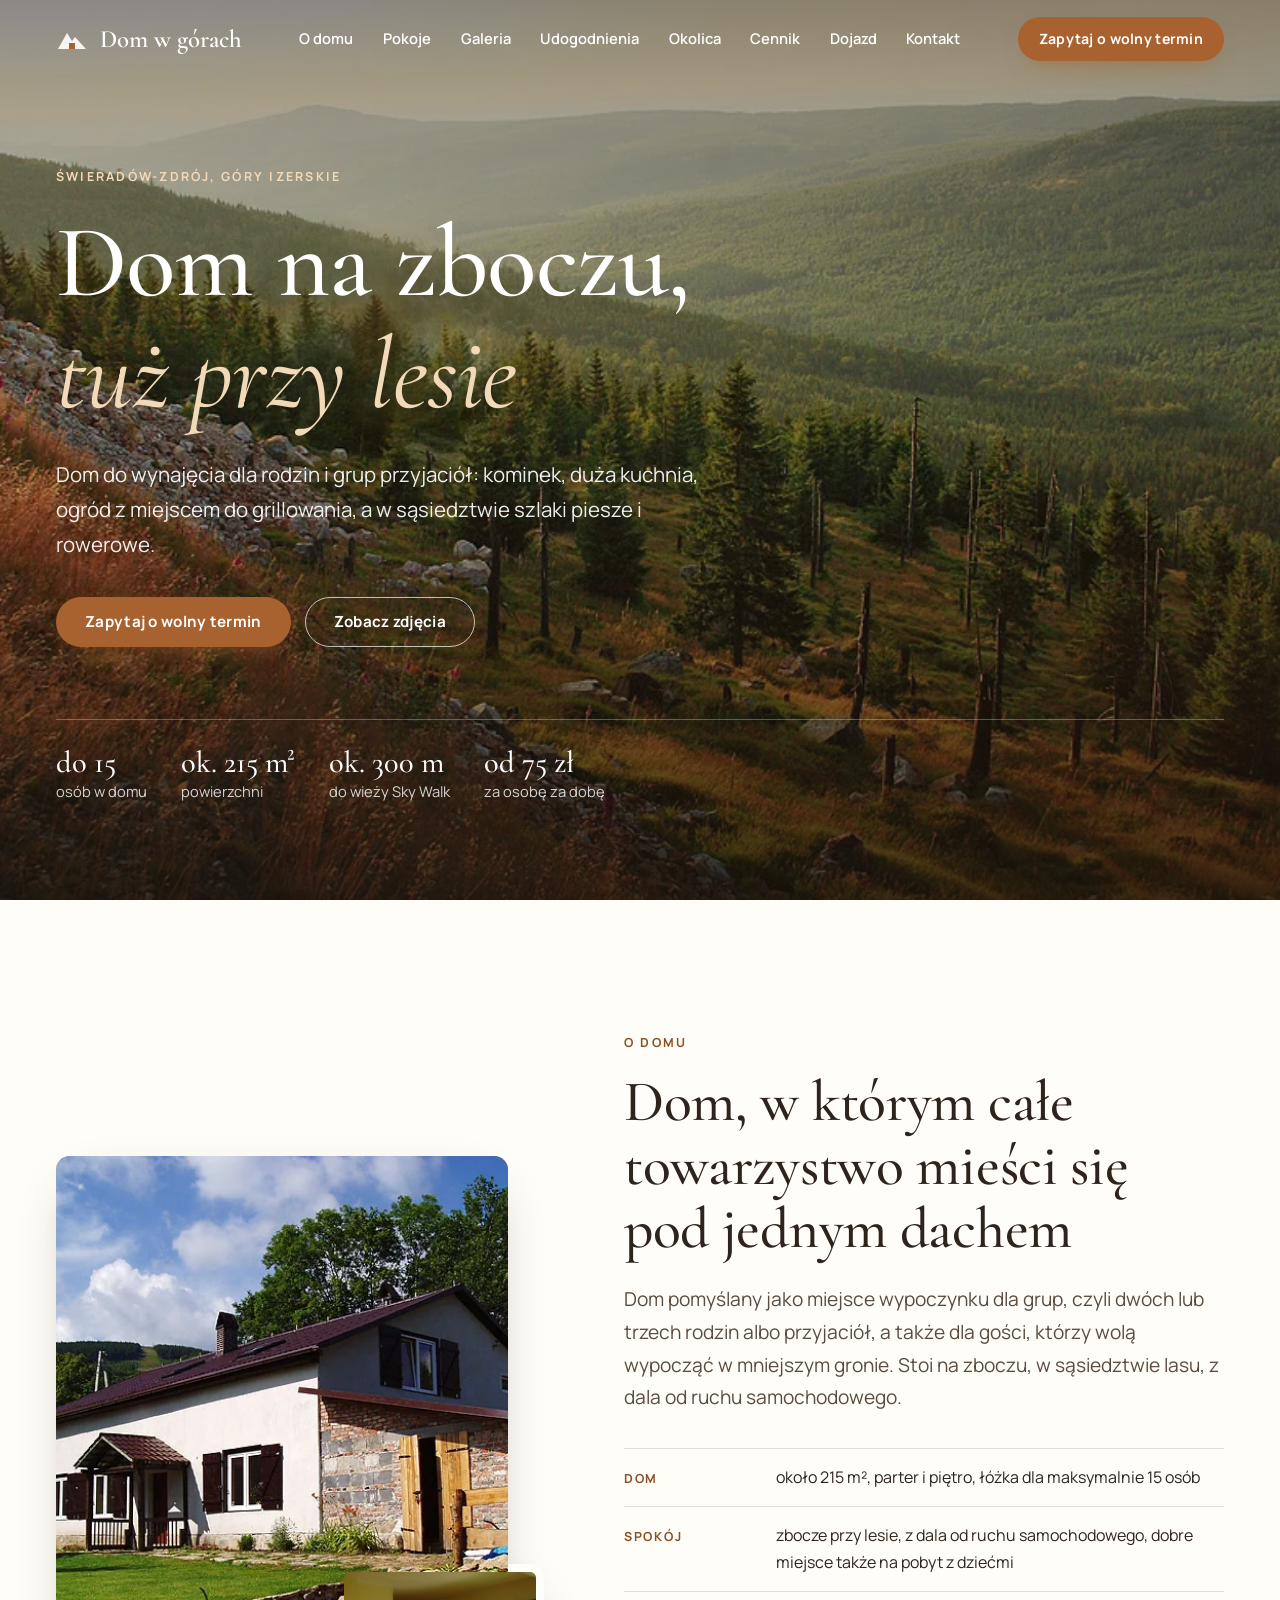
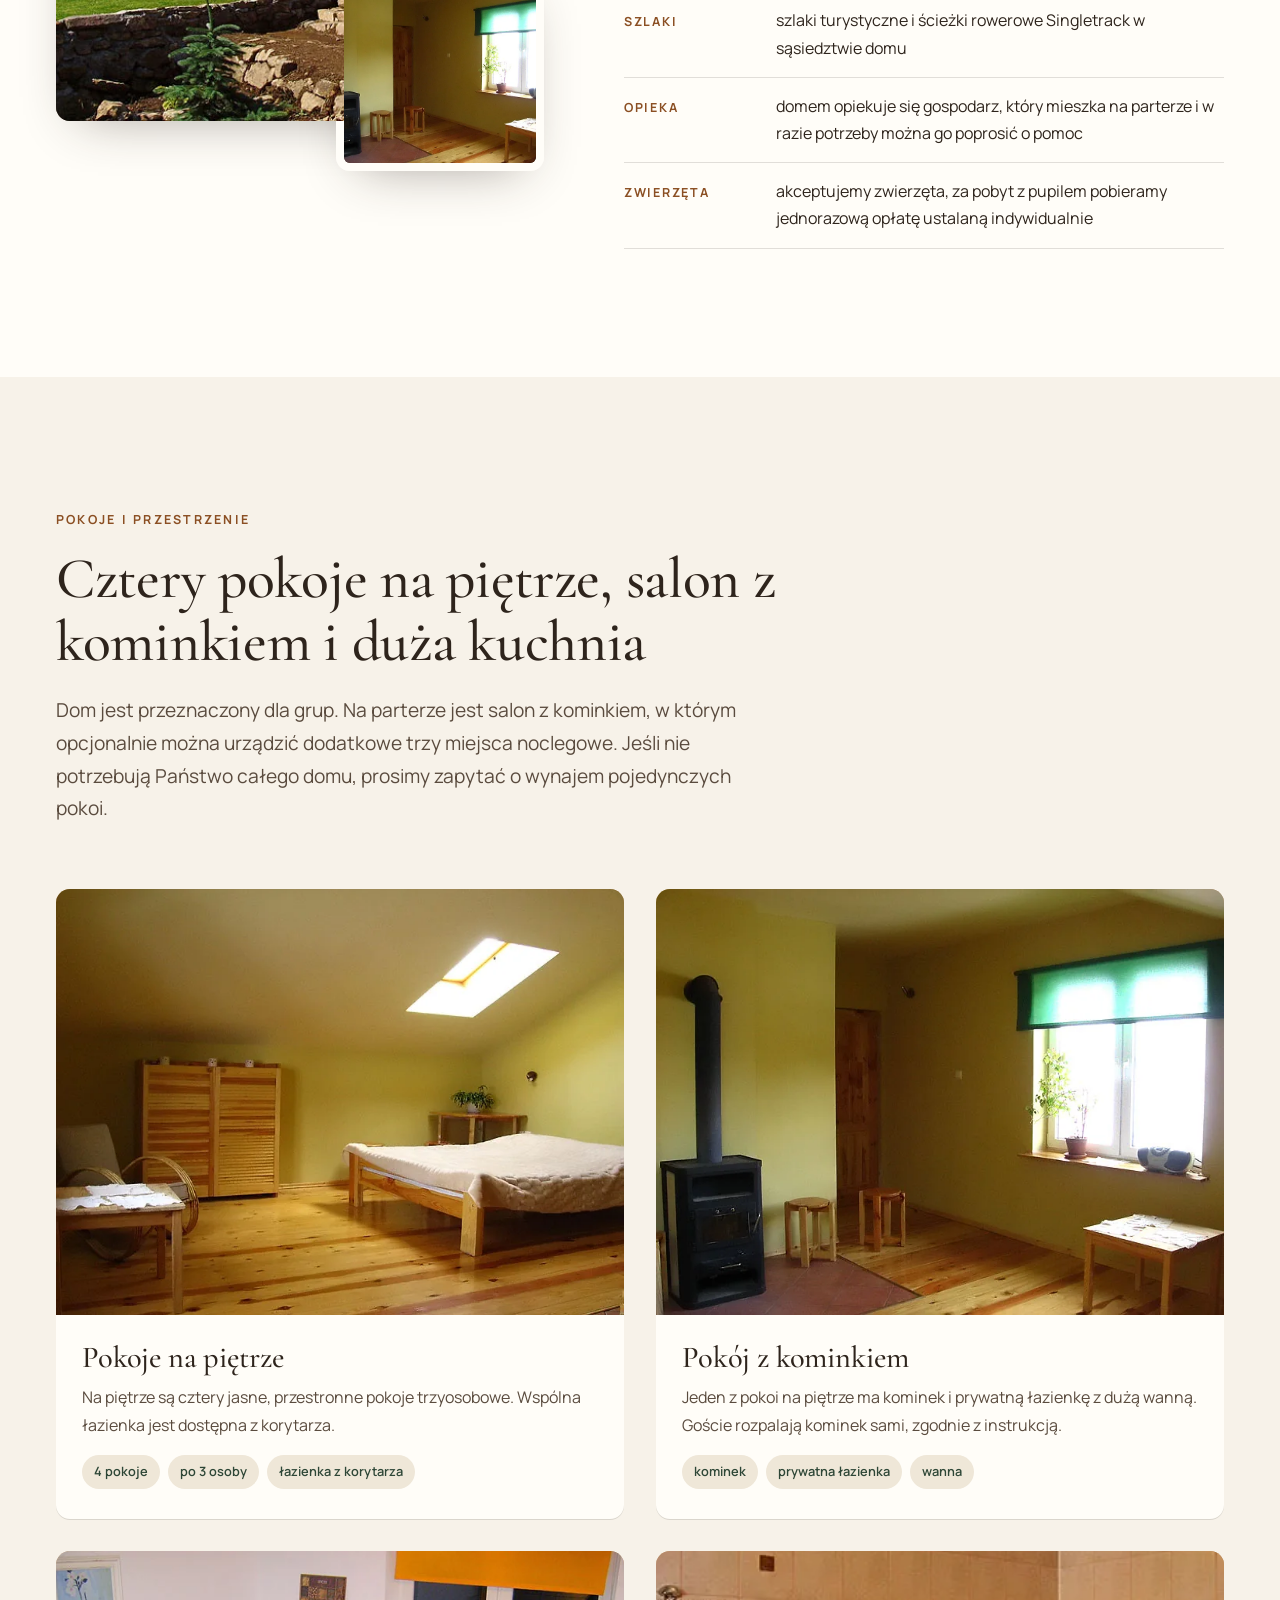
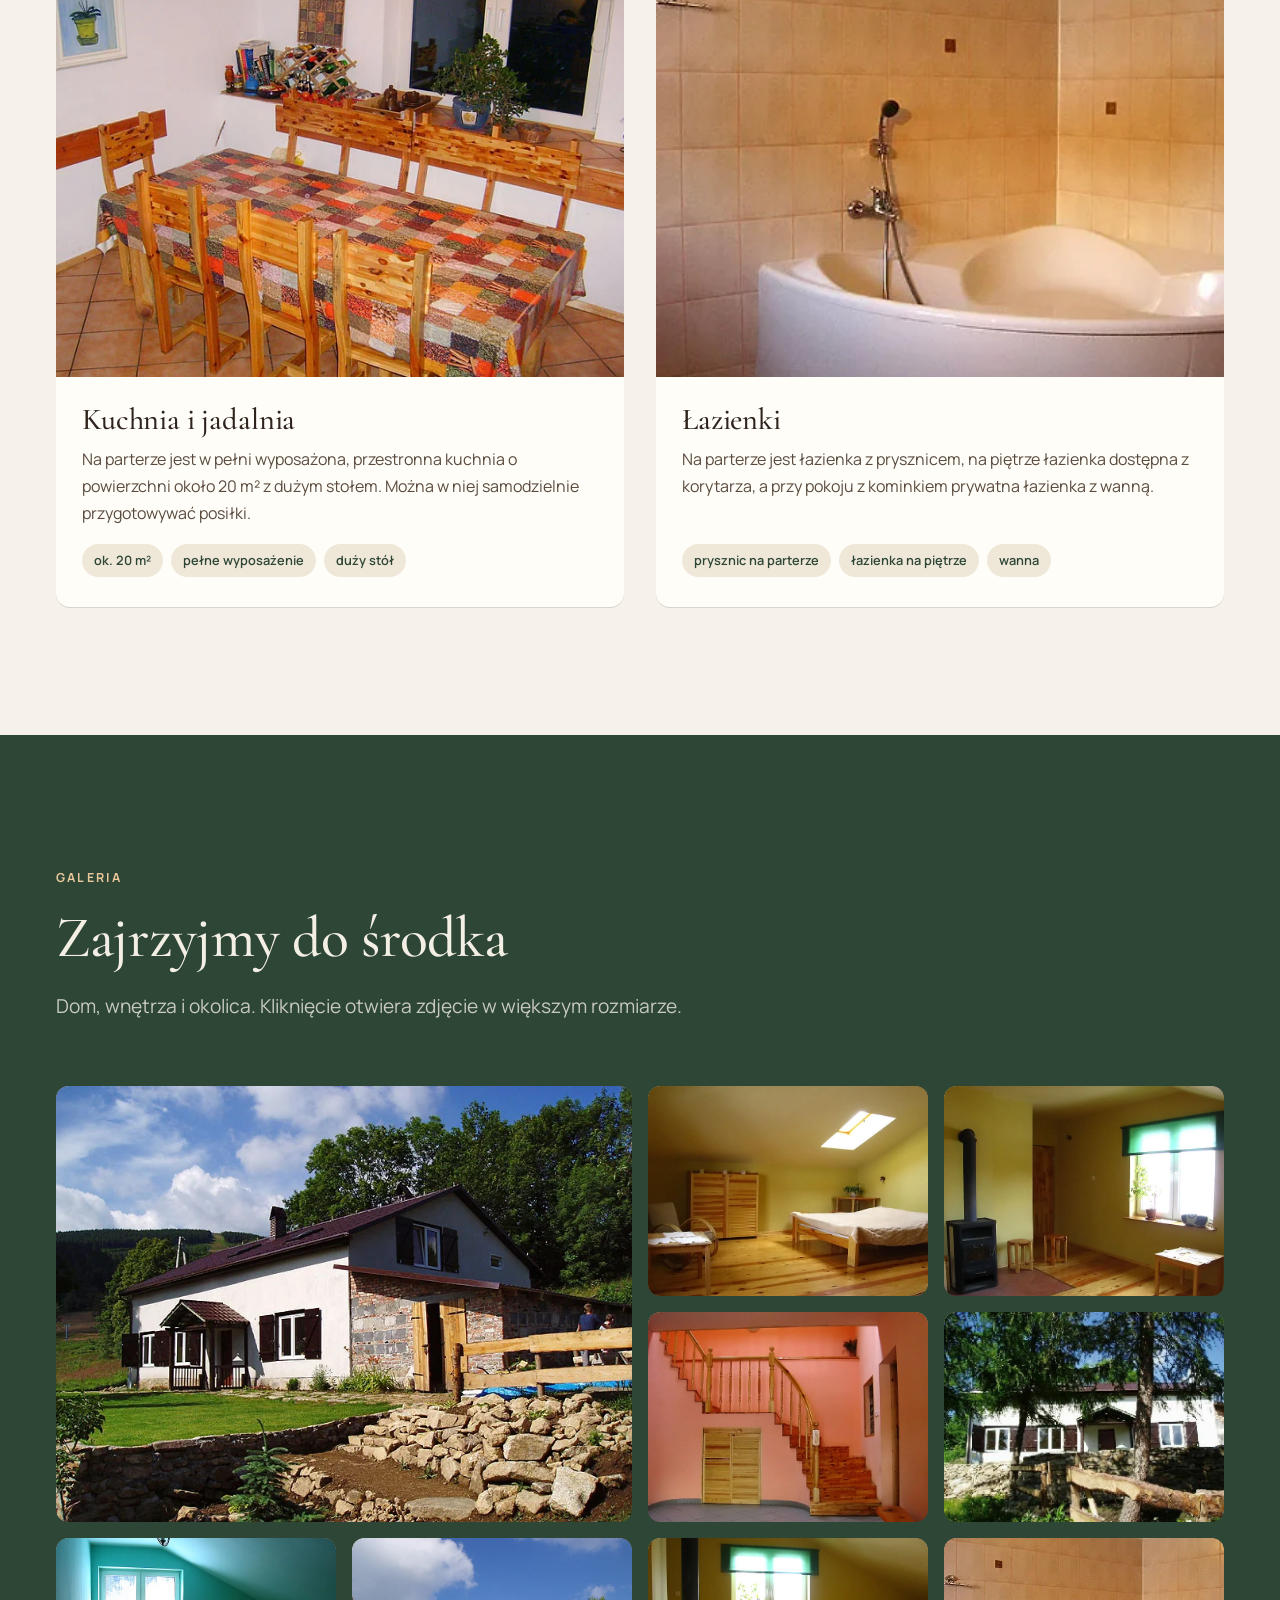
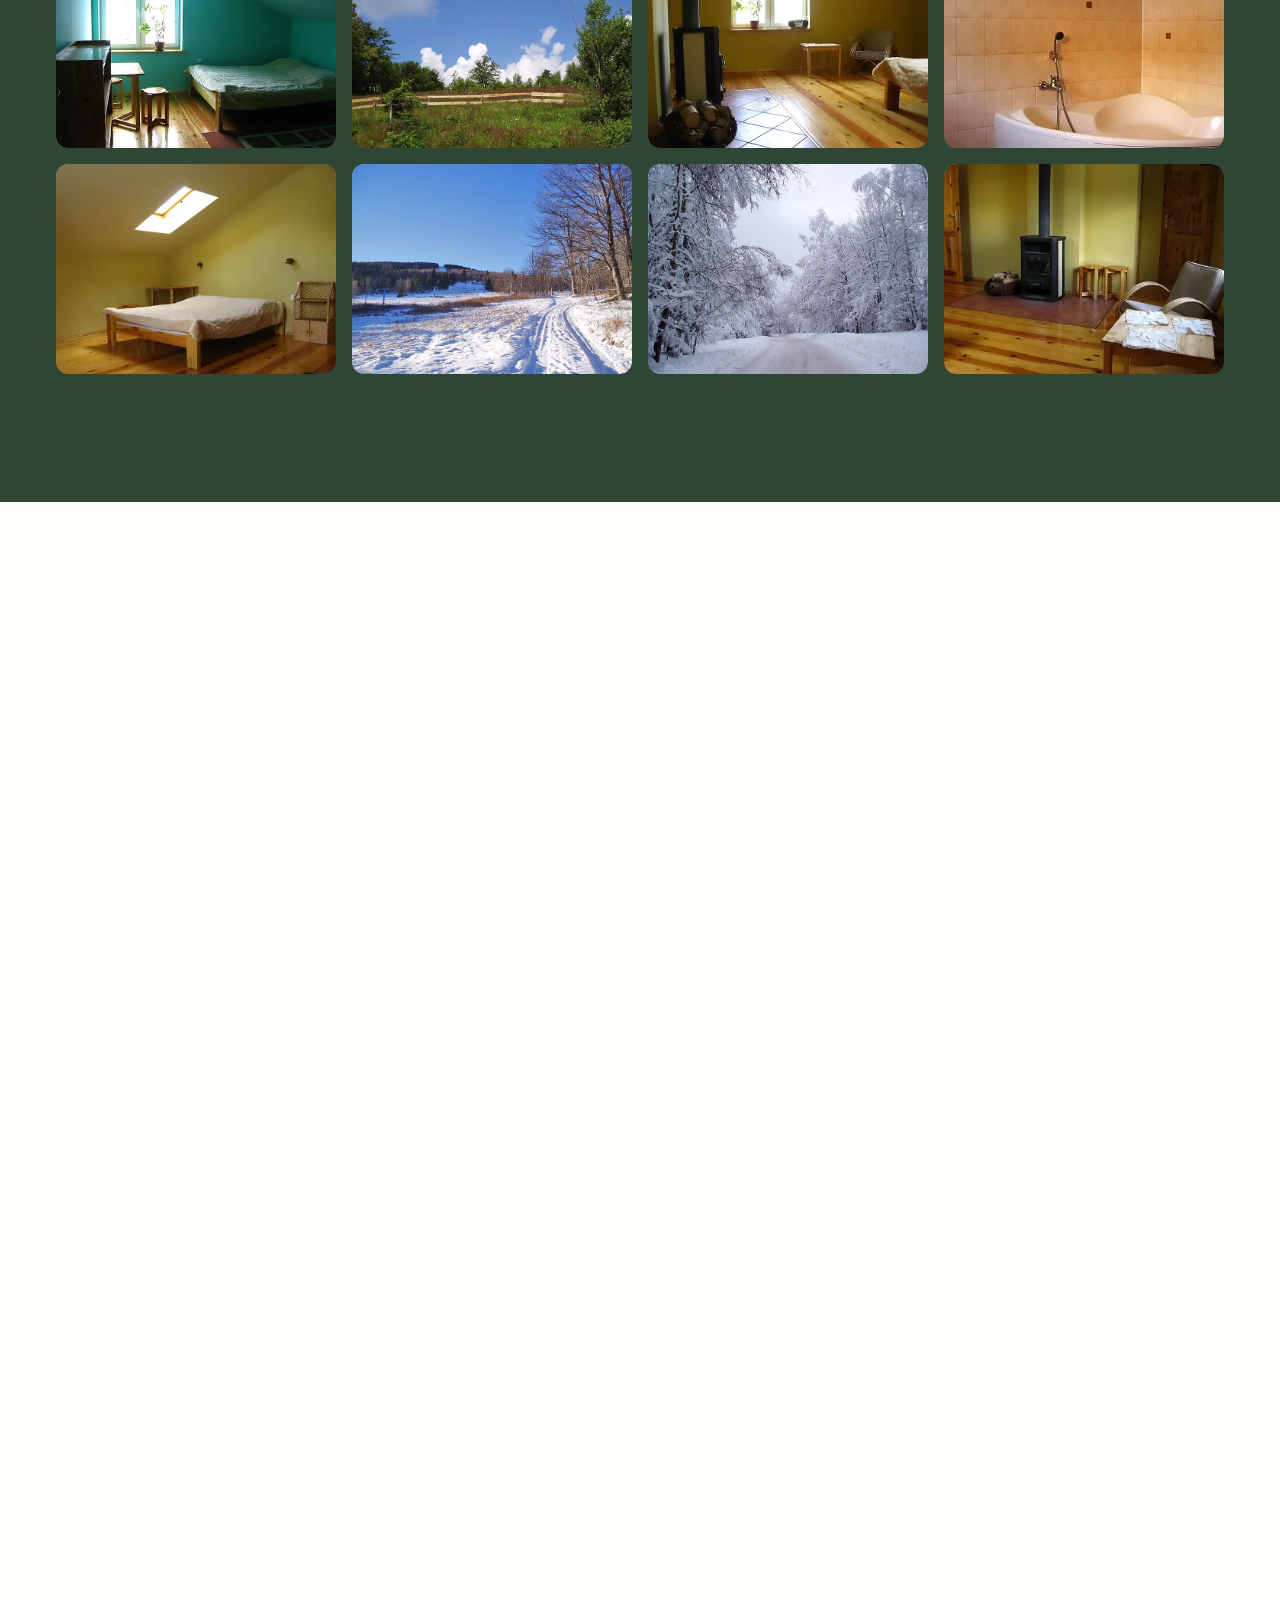
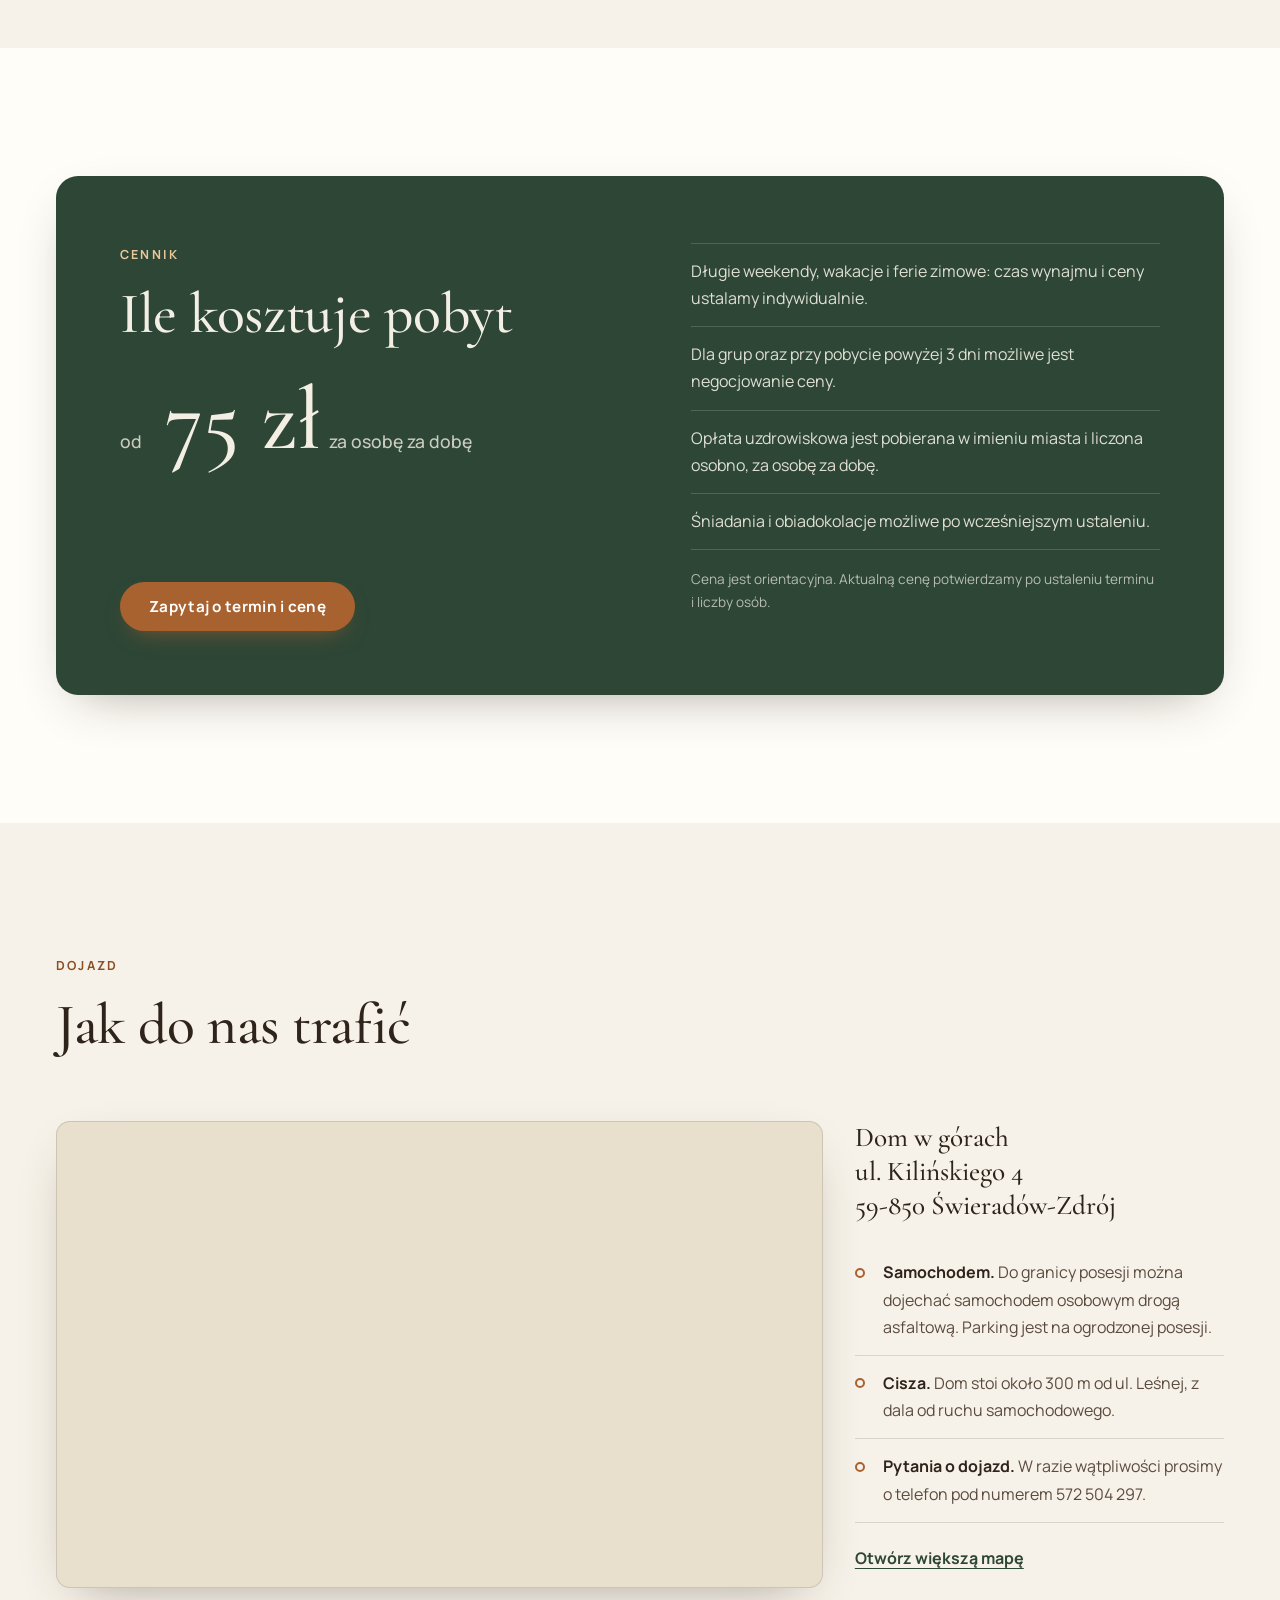
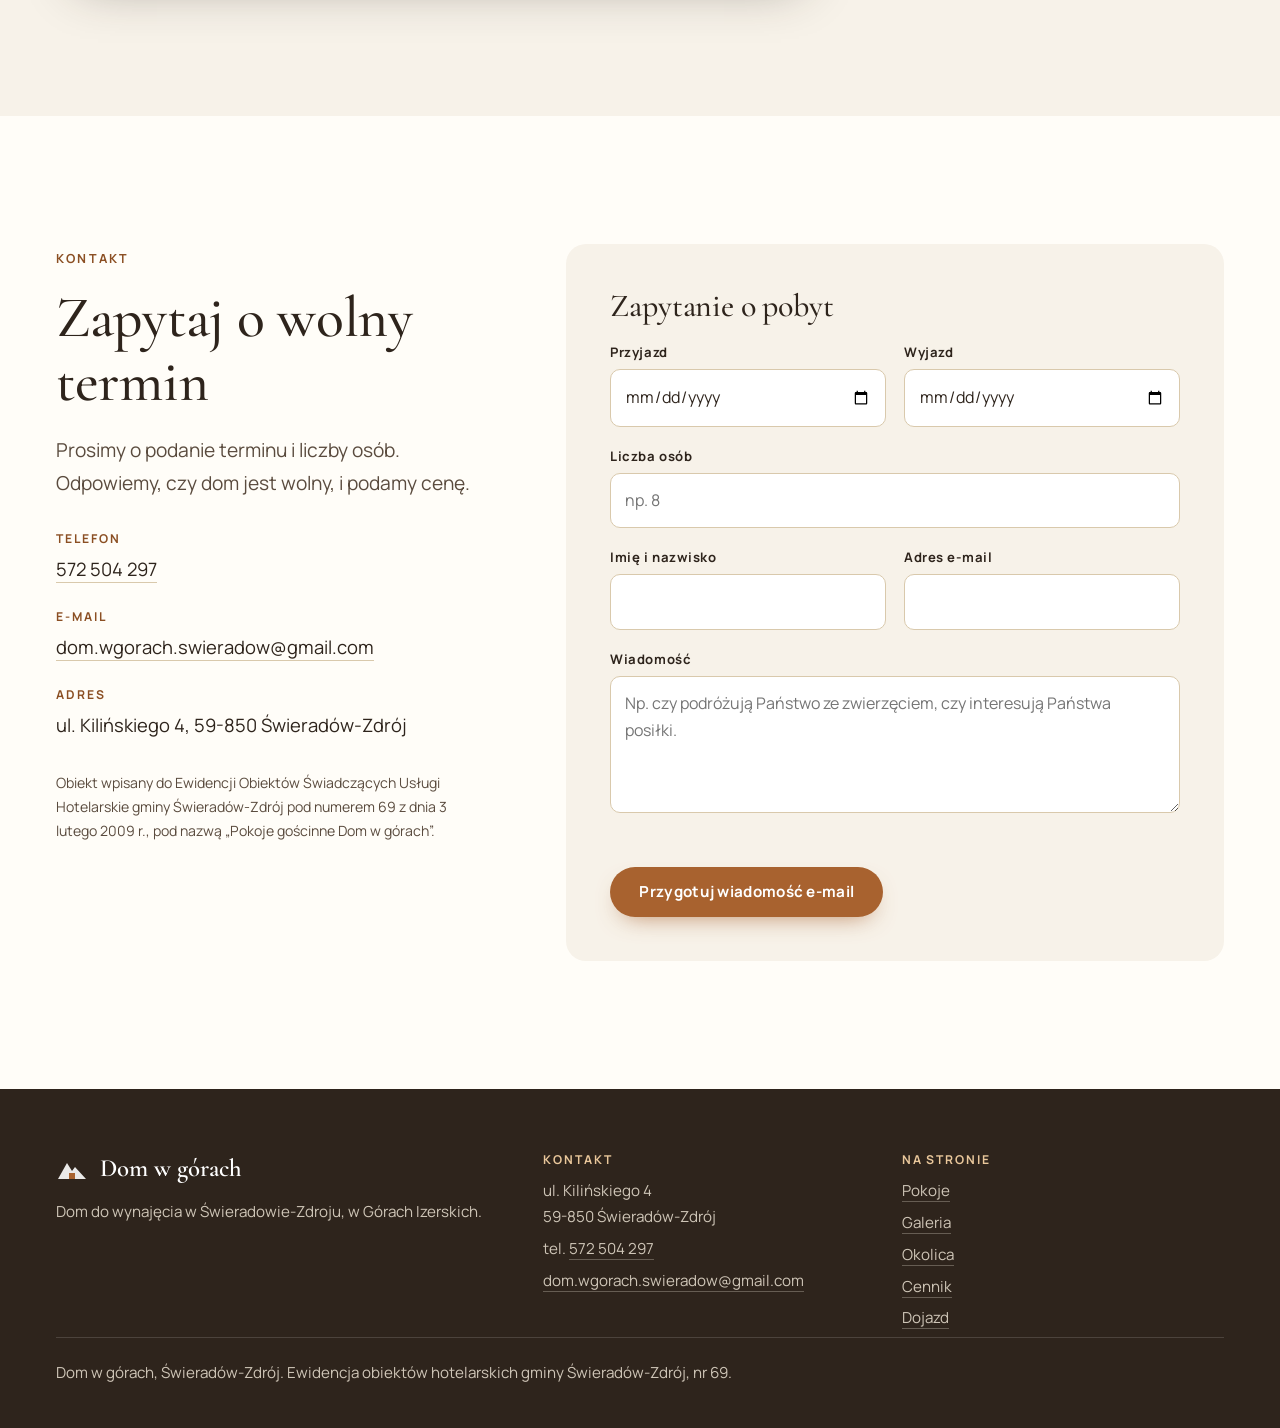
==== index.html @ 65dd0199 "Homepage concept dom-w-gorach" ====
<!doctype html>
<html lang="pl">
<head>
<meta charset="utf-8">
<meta name="viewport" content="width=device-width, initial-scale=1">
<title>Dom w górach, Świeradów-Zdrój | Dom do wynajęcia w Górach Izerskich</title>
<meta name="robots" content="noindex">
<meta name="description" content="Dom w górach w Świeradowie-Zdroju: dom na zboczu, tuż przy lesie i szlakach Gór Izerskich. Do 15 osób, kominek, ogród z miejscem na grilla, parking. Zapytaj o wolny termin.">
<meta name="theme-color" content="#2d4636">
<link rel="icon" href="favicon.svg" type="image/svg+xml">
<meta property="og:type" content="website">
<meta property="og:locale" content="pl_PL">
<meta property="og:site_name" content="Dom w górach">
<meta property="og:title" content="Dom w górach, Świeradów-Zdrój">
<meta property="og:description" content="Dom na zboczu, tuż przy lesie i szlakach Gór Izerskich. Do 15 osób, kominek, ogród, parking.">
<meta property="og:image" content="https://vasylian.com/dom-w-gorach/img/widok-wzgorza.webp">
<meta property="og:image:alt" content="Zalesione zbocza górskie w ciepłym świetle">
<meta name="twitter:card" content="summary_large_image">
<link rel="preload" href="fonts/manrope-normal-latin-ext-6d36d5.woff2" as="font" type="font/woff2" crossorigin>
<link rel="stylesheet" href="style.css">
<script type="application/ld+json">
{
  "@context": "https://schema.org",
  "@type": "LodgingBusiness",
  "name": "Dom w górach",
  "alternateName": "Pokoje gościnne Dom w górach",
  "description": "Dom do wynajęcia w Świeradowie-Zdroju: około 215 m², do 15 osób, kominek, ogród z miejscem do grillowania, parking.",
  "telephone": "+48572504297",
  "email": "dom.wgorach.swieradow@gmail.com",
  "address": {
    "@type": "PostalAddress",
    "streetAddress": "ul. Kilińskiego 4",
    "postalCode": "59-850",
    "addressLocality": "Świeradów-Zdrój",
    "addressRegion": "dolnośląskie",
    "addressCountry": "PL"
  },
  "geo": { "@type": "GeoCoordinates", "latitude": 50.89970, "longitude": 15.34099 },
  "petsAllowed": true,
  "amenityFeature": [
    { "@type": "LocationFeatureSpecification", "name": "Parking", "value": true },
    { "@type": "LocationFeatureSpecification", "name": "Kominek", "value": true },
    { "@type": "LocationFeatureSpecification", "name": "W pełni wyposażona kuchnia", "value": true },
    { "@type": "LocationFeatureSpecification", "name": "Ogród z miejscem do grillowania", "value": true }
  ]
}
</script>
</head>
<body>
<a class="skip" href="#tresc">Przejdź do treści</a>

<header class="site-header">
  <div class="wrap">
    <a class="brand" href="#top" aria-label="Dom w górach, strona główna">
      <svg viewBox="0 0 32 32" aria-hidden="true"><path d="M2 26 11 10l5 8 3-4 11 12z" fill="currentColor" opacity=".9"/><path d="M13 26v-6h6v6z" fill="#a8622f"/></svg>
      <span>Dom w górach</span>
    </a>
    <nav class="nav" aria-label="Główna nawigacja">
      <ul>
        <li><a href="#o-nas">O domu</a></li>
        <li><a href="#pokoje">Pokoje</a></li>
        <li><a href="#galeria">Galeria</a></li>
        <li><a href="#udogodnienia">Udogodnienia</a></li>
        <li><a href="#okolica">Okolica</a></li>
        <li><a href="#cennik">Cennik</a></li>
        <li><a href="#dojazd">Dojazd</a></li>
        <li><a href="#kontakt">Kontakt</a></li>
      </ul>
    </nav>
    <div class="header-actions">
      <a class="btn btn-primary btn-sm header-cta" href="#kontakt">Zapytaj o wolny termin</a>
      <button class="burger" type="button" aria-expanded="false" aria-controls="mobile-menu" aria-label="Otwórz menu"><span></span></button>
    </div>
  </div>
</header>

<div class="mobile-menu" id="mobile-menu" aria-label="Menu">
  <ul>
    <li><a href="#o-nas">O domu</a></li>
    <li><a href="#pokoje">Pokoje</a></li>
    <li><a href="#galeria">Galeria</a></li>
    <li><a href="#udogodnienia">Udogodnienia</a></li>
    <li><a href="#okolica">Okolica</a></li>
    <li><a href="#cennik">Cennik</a></li>
    <li><a href="#dojazd">Dojazd</a></li>
    <li><a href="#kontakt">Kontakt</a></li>
  </ul>
  <a class="btn btn-primary" href="#kontakt">Zapytaj o wolny termin</a>
  <p class="m-contact">tel. <a href="tel:+48572504297">572 504 297</a><br>dom.wgorach.swieradow@gmail.com</p>
</div>

<main id="tresc">

<!-- 1. HERO -->
<section class="hero" id="top" aria-labelledby="hero-h">
  <div class="hero-media" aria-hidden="true">
    <img src="img/widok-wzgorza.webp" alt="" data-fade fetchpriority="high" width="1000" height="572">
  </div>
  <div class="wrap hero-inner">
    <span class="eyebrow">Świeradów-Zdrój, Góry Izerskie</span>
    <h1 id="hero-h">Dom na zboczu, <em>tuż przy lesie</em></h1>
    <p class="sub">Dom do wynajęcia dla rodzin i grup przyjaciół: kominek, duża kuchnia, ogród z miejscem do grillowania, a w sąsiedztwie szlaki piesze i rowerowe.</p>
    <div class="hero-actions">
      <a class="btn btn-primary" href="#kontakt">Zapytaj o wolny termin</a>
      <a class="btn btn-ghost" href="#galeria">Zobacz zdjęcia</a>
    </div>
    <ul class="hero-facts" aria-label="Najważniejsze informacje">
      <li><b>do 15</b><span>osób w domu</span></li>
      <li><b>ok. 215 m²</b><span>powierzchni</span></li>
      <li><b>ok. 300 m</b><span>do wieży Sky Walk</span></li>
      <li><b>od 75 zł</b><span>za osobę za dobę</span></li>
    </ul>
  </div>
</section>

<!-- 2. O NAS -->
<section class="about" id="o-nas" aria-labelledby="about-h">
  <div class="wrap about-grid">
    <div class="about-media reveal">
      <div class="ph about-photo">
        <img src="img/dom-od-ogrodu.webp" alt="Dom od strony ogrodu: biały dom z kamiennym murkiem i zielonym trawnikiem" data-fade loading="lazy" width="733" height="550" style="object-position: 40% 50%">
      </div>
      <div class="ph about-photo2">
        <img src="img/pokoj-z-piecem-1.webp" alt="Pokój z piecem kominkowym i dużym oknem" data-fade loading="lazy" width="733" height="550">
      </div>
    </div>
    <div class="reveal">
      <span class="eyebrow">O domu</span>
      <h2 class="h2" id="about-h">Dom, w którym całe towarzystwo mieści się pod jednym dachem</h2>
      <p class="lead" style="margin-top:22px">Dom pomyślany jako miejsce wypoczynku dla grup, czyli dwóch lub trzech rodzin albo przyjaciół, a także dla gości, którzy wolą wypocząć w mniejszym gronie. Stoi na zboczu, w sąsiedztwie lasu, z dala od ruchu samochodowego.</p>
      <ul class="facts">
        <li><b>Dom</b><span>około 215 m², parter i piętro, łóżka dla maksymalnie 15 osób</span></li>
        <li><b>Spokój</b><span>zbocze przy lesie, z dala od ruchu samochodowego, dobre miejsce także na pobyt z dziećmi</span></li>
        <li><b>Szlaki</b><span>szlaki turystyczne i ścieżki rowerowe Singletrack w sąsiedztwie domu</span></li>
        <li><b>Opieka</b><span>domem opiekuje się gospodarz, który mieszka na parterze i w razie potrzeby można go poprosić o pomoc</span></li>
        <li><b>Zwierzęta</b><span>akceptujemy zwierzęta, za pobyt z pupilem pobieramy jednorazową opłatę ustalaną indywidualnie</span></li>
      </ul>
    </div>
  </div>
</section>

<!-- 3. POKOJE -->
<section class="rooms" id="pokoje" aria-labelledby="rooms-h">
  <div class="wrap">
    <div class="sec-head reveal">
      <span class="eyebrow">Pokoje i przestrzenie</span>
      <h2 class="h2" id="rooms-h">Cztery pokoje na piętrze, salon z kominkiem i duża kuchnia</h2>
      <p class="lead">Dom jest przeznaczony dla grup. Na parterze jest salon z kominkiem, w którym opcjonalnie można urządzić dodatkowe trzy miejsca noclegowe. Jeśli nie potrzebują Państwo całego domu, prosimy zapytać o wynajem pojedynczych pokoi.</p>
    </div>
    <div class="room-grid">
      <article class="room-card reveal">
        <div class="ph"><img src="img/sypialnia-1.webp" alt="Jasna sypialnia z drewnianym łóżkiem i oknem dachowym" data-fade loading="lazy" width="728" height="550"></div>
        <div class="room-body">
          <h3>Pokoje na piętrze</h3>
          <p>Na piętrze są cztery jasne, przestronne pokoje trzyosobowe. Wspólna łazienka jest dostępna z korytarza.</p>
          <ul class="chips"><li>4 pokoje</li><li>po 3 osoby</li><li>łazienka z korytarza</li></ul>
        </div>
      </article>
      <article class="room-card reveal">
        <div class="ph"><img src="img/pokoj-z-piecem-1.webp" alt="Pokój z piecem kominkowym, drewnianą podłogą i dużym oknem" data-fade loading="lazy" width="733" height="550"></div>
        <div class="room-body">
          <h3>Pokój z kominkiem</h3>
          <p>Jeden z pokoi na piętrze ma kominek i prywatną łazienkę z dużą wanną. Goście rozpalają kominek sami, zgodnie z instrukcją.</p>
          <ul class="chips"><li>kominek</li><li>prywatna łazienka</li><li>wanna</li></ul>
        </div>
      </article>
      <article class="room-card reveal">
        <div class="ph"><img src="img/kuchnia.webp" alt="Przestronna kuchnia z dużym drewnianym stołem" data-fade loading="lazy" width="733" height="484"></div>
        <div class="room-body">
          <h3>Kuchnia i jadalnia</h3>
          <p>Na parterze jest w pełni wyposażona, przestronna kuchnia o powierzchni około 20 m² z dużym stołem. Można w niej samodzielnie przygotowywać posiłki.</p>
          <ul class="chips"><li>ok. 20 m²</li><li>pełne wyposażenie</li><li>duży stół</li></ul>
        </div>
      </article>
      <article class="room-card reveal">
        <div class="ph"><img src="img/lazienka-wanna.webp" alt="Łazienka z dużą narożną wanną" data-fade loading="lazy" width="413" height="550" style="object-position: 50% 62%"></div>
        <div class="room-body">
          <h3>Łazienki</h3>
          <p>Na parterze jest łazienka z prysznicem, na piętrze łazienka dostępna z korytarza, a przy pokoju z kominkiem prywatna łazienka z wanną.</p>
          <ul class="chips"><li>prysznic na parterze</li><li>łazienka na piętrze</li><li>wanna</li></ul>
        </div>
      </article>
    </div>
  </div>
</section>

<!-- 4. GALERIA -->
<section class="gallery" id="galeria" aria-labelledby="gal-h">
  <div class="wrap">
    <div class="sec-head reveal">
      <span class="eyebrow">Galeria</span>
      <h2 class="h2" id="gal-h">Zajrzyjmy do środka</h2>
      <p class="lead">Dom, wnętrza i okolica. Kliknięcie otwiera zdjęcie w większym rozmiarze.</p>
    </div>
    <div class="g-grid" role="list">
      <button class="g-item reveal big" role="listitem" type="button" data-lightbox data-full="img/dom-od-ogrodu.webp" data-alt="Dom od strony ogrodu"><span class="ph"><img src="img/dom-od-ogrodu.webp" alt="Dom od strony ogrodu: biały dom z kamiennym murkiem" data-fade loading="lazy" width="733" height="550"></span></button>
      <button class="g-item reveal" role="listitem" type="button" data-lightbox data-full="img/sypialnia-1.webp" data-alt="Jasna sypialnia z oknem dachowym"><span class="ph"><img src="img/sypialnia-1.webp" alt="Jasna sypialnia z oknem dachowym" data-fade loading="lazy" width="728" height="550"></span></button>
      <button class="g-item reveal" role="listitem" type="button" data-lightbox data-full="img/pokoj-z-piecem-1.webp" data-alt="Pokój z piecem kominkowym"><span class="ph"><img src="img/pokoj-z-piecem-1.webp" alt="Pokój z piecem kominkowym i dużym oknem" data-fade loading="lazy" width="733" height="550"></span></button>
      <button class="g-item reveal" role="listitem" type="button" data-lightbox data-full="img/schody.webp" data-alt="Drewniane schody na piętro"><span class="ph"><img src="img/schody.webp" alt="Drewniane schody prowadzące na piętro" data-fade loading="lazy" width="722" height="550"></span></button>
      <button class="g-item reveal" role="listitem" type="button" data-lightbox data-full="img/dom-front.webp" data-alt="Front domu wśród drzew"><span class="ph"><img src="img/dom-front.webp" alt="Front domu wśród drzew" data-fade loading="lazy" width="580" height="435"></span></button>
      <button class="g-item reveal" role="listitem" type="button" data-lightbox data-full="img/pokoj-turkusowy.webp" data-alt="Pokój z turkusową ścianą"><span class="ph"><img src="img/pokoj-turkusowy.webp" alt="Pokój z turkusową ścianą i dużym oknem" data-fade loading="lazy" width="733" height="550"></span></button>
      <button class="g-item reveal" role="listitem" type="button" data-lightbox data-full="img/laka-latem.webp" data-alt="Łąka z drewnianym płotem"><span class="ph"><img src="img/laka-latem.webp" alt="Łąka z drewnianym płotem i chmurami nad lasem" data-fade loading="lazy" width="733" height="550"></span></button>
      <button class="g-item reveal" role="listitem" type="button" data-lightbox data-full="img/pokoj-z-piecem-2.webp" data-alt="Piec kominkowy i zapas drewna"><span class="ph"><img src="img/pokoj-z-piecem-2.webp" alt="Piec kominkowy i zapas drewna w pokoju" data-fade loading="lazy" width="733" height="550"></span></button>
      <button class="g-item reveal" role="listitem" type="button" data-lightbox data-full="img/lazienka-wanna.webp" data-alt="Łazienka z narożną wanną"><span class="ph"><img src="img/lazienka-wanna.webp" alt="Łazienka z narożną wanną" data-fade loading="lazy" width="413" height="550"></span></button>
      <button class="g-item reveal" role="listitem" type="button" data-lightbox data-full="img/sypialnia-2.webp" data-alt="Sypialnia na piętrze"><span class="ph"><img src="img/sypialnia-2.webp" alt="Sypialnia na piętrze z dwuosobowym łóżkiem" data-fade loading="lazy" width="733" height="550"></span></button>
      <button class="g-item reveal" role="listitem" type="button" data-lightbox data-full="img/zima-droga.webp" data-alt="Zimowa droga pod błękitnym niebem"><span class="ph"><img src="img/zima-droga.webp" alt="Zimowa droga pod błękitnym niebem" data-fade loading="lazy" width="733" height="550"></span></button>
      <button class="g-item reveal" role="listitem" type="button" data-lightbox data-full="img/zima-las.webp" data-alt="Zaśnieżona leśna droga"><span class="ph"><img src="img/zima-las.webp" alt="Zaśnieżona leśna droga między oszronionymi drzewami" data-fade loading="lazy" width="733" height="550"></span></button>
      <button class="g-item reveal" role="listitem" type="button" data-lightbox data-full="img/pokoj-z-piecem-3.webp" data-alt="Pokój z piecem i fotelem"><span class="ph"><img src="img/pokoj-z-piecem-3.webp" alt="Pokój z piecem i skórzanym fotelem" data-fade loading="lazy" width="733" height="550"></span></button>
    </div>
  </div>
</section>

<!-- 5. UDOGODNIENIA -->
<section class="amenities" id="udogodnienia" aria-labelledby="am-h">
  <div class="wrap">
    <div class="sec-head reveal">
      <span class="eyebrow">Udogodnienia</span>
      <h2 class="h2" id="am-h">Wszystko, czego potrzeba na wspólny pobyt</h2>
    </div>
    <div class="am-grid">
      <div class="am-item reveal">
        <svg viewBox="0 0 32 32" fill="none" stroke="currentColor" stroke-width="1.6" stroke-linecap="round" stroke-linejoin="round" aria-hidden="true"><path d="M16 4c1 4 6 7 6 13a6 6 0 0 1-12 0c0-3 2-4 3-7 1 1 2 2 2 4 1-3 1-6 1-10z"/><path d="M6 28h20"/></svg>
        <div><h3>Kominki</h3><p>Salon z kominkiem na parterze oraz kominek w jednym z pokoi na piętrze.</p></div>
      </div>
      <div class="am-item reveal">
        <svg viewBox="0 0 32 32" fill="none" stroke="currentColor" stroke-width="1.6" stroke-linecap="round" stroke-linejoin="round" aria-hidden="true"><rect x="5" y="4" width="22" height="24" rx="2"/><path d="M5 13h22M10 8h.01M14 8h.01M11 18h10v6H11z"/></svg>
        <div><h3>W pełni wyposażona kuchnia</h3><p>Przestronna kuchnia na parterze z dużym stołem, w której można samodzielnie przygotować posiłki.</p></div>
      </div>
      <div class="am-item reveal">
        <svg viewBox="0 0 32 32" fill="none" stroke="currentColor" stroke-width="1.6" stroke-linecap="round" stroke-linejoin="round" aria-hidden="true"><path d="M7 27V13a9 9 0 0 1 18 0v14"/><path d="M7 27h18M12 13h5a3 3 0 0 1 0 6h-5z"/></svg>
        <div><h3>Parking</h3><p>Parking na ogrodzonej posesji.</p></div>
      </div>
      <div class="am-item reveal">
        <svg viewBox="0 0 32 32" fill="none" stroke="currentColor" stroke-width="1.6" stroke-linecap="round" stroke-linejoin="round" aria-hidden="true"><path d="M16 28V16M16 16c-5 0-8-3-8-9 6 0 8 3 8 9zm0 3c4 0 7-2 7-7-5 0-7 2-7 7z"/><path d="M6 28h20"/></svg>
        <div><h3>Ogród i miejsce na grilla</h3><p>Ogrodzona posesja z ogrodem i miejscem do grillowania.</p></div>
      </div>
      <div class="am-item reveal">
        <svg viewBox="0 0 32 32" fill="none" stroke="currentColor" stroke-width="1.6" stroke-linecap="round" stroke-linejoin="round" aria-hidden="true"><path d="M4 12h18a6 6 0 0 1 0 12H4zM8 12V8m5 4V8M4 24v3m18-3v3"/></svg>
        <div><h3>Łazienki</h3><p>Prysznic na parterze, prywatna łazienka przy pokoju z kominkiem oraz łazienka dostępna z korytarza na piętrze.</p></div>
      </div>
      <div class="am-item reveal">
        <svg viewBox="0 0 32 32" fill="none" stroke="currentColor" stroke-width="1.6" stroke-linecap="round" stroke-linejoin="round" aria-hidden="true"><path d="M10 6v8a3 3 0 0 0 6 0V6M13 6v20M22 6c-3 2-3 8 0 10v10"/></svg>
        <div><h3>Śniadania i obiadokolacje</h3><p>Śniadania i obiadokolacje można wykupić po wcześniejszym ustaleniu.</p></div>
      </div>
      <div class="am-item reveal">
        <svg viewBox="0 0 32 32" fill="none" stroke="currentColor" stroke-width="1.6" stroke-linecap="round" stroke-linejoin="round" aria-hidden="true"><circle cx="9" cy="12" r="2.5"/><circle cx="15" cy="8" r="2.5"/><circle cx="21" cy="12" r="2.5"/><path d="M8 23c0-4 4-7 8-7s8 3 8 7c0 2-2 3-4 3-2 0-2-1-4-1s-2 1-4 1c-2 0-4-1-4-3z"/></svg>
        <div><h3>Zwierzęta akceptowane</h3><p>Prosimy o sprzątanie po pupilach i niewpuszczanie ich na łóżka i fotele. Za pobyt ze zwierzęciem pobieramy jednorazową opłatę ustalaną indywidualnie.</p></div>
      </div>
      <div class="am-item reveal">
        <svg viewBox="0 0 32 32" fill="none" stroke="currentColor" stroke-width="1.6" stroke-linecap="round" stroke-linejoin="round" aria-hidden="true"><circle cx="11" cy="16" r="5"/><path d="M16 16h12M24 16v5M20 16v3"/></svg>
        <div><h3>Gospodarz na miejscu</h3><p>W domu mieszka gospodarz, którego można poprosić o pomoc. Właściciele nie są obecni w trakcie pobytu gości.</p></div>
      </div>
      <div class="am-item reveal">
        <svg viewBox="0 0 32 32" fill="none" stroke="currentColor" stroke-width="1.6" stroke-linecap="round" stroke-linejoin="round" aria-hidden="true"><path d="M16 4 5 26h22z"/><path d="M12 19c2-1 3 1 4 0s2-1 4 0"/></svg>
        <div><h3>Szlaki w sąsiedztwie</h3><p>Dom stoi przy lesie, w sąsiedztwie szlaków turystycznych i ścieżek rowerowych Singletrack.</p></div>
      </div>
    </div>
    <div class="house-rules reveal">
      <h3>Zasady domu</h3>
      <ul>
        <li>W domu obowiązuje całkowity zakaz palenia tytoniu, zainstalowane są czujniki dymu.</li>
        <li>Cisza nocna obowiązuje w godzinach 22:00 do 06:00.</li>
        <li>Prosimy o zapoznanie się z instrukcją palenia w kominku. Zimą sień nie jest ogrzewana.</li>
        <li>Przy wynajmie pojedynczych pokoi prosimy o uwzględnienie potrzeb innych gości w kuchni i łazience.</li>
      </ul>
    </div>
  </div>
</section>

<!-- 6. OKOLICA -->
<section class="around" id="okolica" aria-labelledby="ar-h">
  <div class="wrap">
    <div class="sec-head reveal">
      <span class="eyebrow">Okolica</span>
      <h2 class="h2" id="ar-h">Uzdrowisko u stóp Gór Izerskich</h2>
      <p class="lead">Świeradów-Zdrój wraz z Czerniawą to uzdrowisko znane z kąpieli borowinowych i wód radoczynnych, a zarazem dobre miejsce na wypoczynek latem i zimą.</p>
    </div>
    <div class="around-grid">
      <div class="reveal">
        <ul class="dist">
          <li><span class="name">Wieża widokowa Sky Walk<small>Świeradów-Zdrój</small></span><span class="km">ok. 300 m</span></li>
          <li><span class="name">Aquapark<small>Świeradów-Zdrój</small></span><span class="km">ok. 500 m</span></li>
          <li><span class="name">Dom Zdrojowy i Park Zdrojowy<small>Zabytkowy Dom Zdrojowy z 1899 roku</small></span><span class="km">ok. 0,9 km</span></li>
          <li><span class="name">Dolna stacja kolei gondolowej<small>Ski &amp; Sun, kolej gondolowa na Stóg Izerski</small></span><span class="km">ok. 1,9 km</span></li>
          <li><span class="name">Zamek Czocha w Leśnej<small>nad zalewem z plażą i wypożyczalnią sprzętu pływającego</small></span><span class="km">ok. 15 km</span></li>
        </ul>
        <p class="dist-note">Odległości orientacyjne, w linii prostej.</p>
        <figure class="zdroj">
          <div class="ph" style="aspect-ratio:16/10"><img src="img/dom-zdrojowy.webp" alt="Dom Zdrojowy w Świeradowie-Zdroju z wieżą zegarową" data-fade loading="lazy" width="413" height="550" style="object-position:50% 22%"></div>
          <figcaption>Dom Zdrojowy w Świeradowie-Zdroju</figcaption>
        </figure>
        <p class="czech">Blisko jest także do Czech: do Pragi, Skalnego Miasta, aquaparku i kina 3D w Libercu oraz zamku we Frydlancie.</p>
      </div>
      <div class="seasons">
        <article class="season reveal">
          <div class="ph" style="aspect-ratio:16/9;margin-bottom:22px"><img src="img/laka-latem.webp" alt="Łąka z drewnianym płotem i lasem w tle" data-fade loading="lazy" width="733" height="550" style="object-position:50% 60%"></div>
          <h3>Lato</h3>
          <p>Szlaki rowerowe i turystyczne w Górach Izerskich, lasy pełne grzybów i jagód, a do tego uzdrowiskowe kąpiele borowinowe i wody mineralne. We wrześniu słychać rykowisko jeleni, czasem nawet w domu.</p>
        </article>
        <article class="season winter reveal">
          <div class="ph" style="aspect-ratio:16/9;margin-bottom:22px"><img src="img/zima-droga.webp" alt="Zimowa droga pod błękitnym niebem" data-fade loading="lazy" width="733" height="550" style="object-position:50% 55%"></div>
          <h3>Zima</h3>
          <p>Trasy zjazdowe z koleją gondolową oraz trasy biegowe na miejscu i w niedalekich Jakuszycach.</p>
        </article>
      </div>
    </div>
  </div>
</section>

<!-- 7. CENNIK -->
<section class="pricing" id="cennik" aria-labelledby="pr-h">
  <div class="wrap">
    <div class="price-card reveal">
      <div>
        <span class="eyebrow">Cennik</span>
        <h2 class="h2" id="pr-h">Ile kosztuje pobyt</h2>
        <p class="price-big" style="margin-top:28px"><span class="from">od</span> 75 zł<small>za osobę za dobę</small></p>
        <a class="btn btn-primary" href="#kontakt" style="margin-top:28px">Zapytaj o termin i cenę</a>
      </div>
      <div>
        <ul class="price-list">
          <li>Długie weekendy, wakacje i ferie zimowe: czas wynajmu i ceny ustalamy indywidualnie.</li>
          <li>Dla grup oraz przy pobycie powyżej 3 dni możliwe jest negocjowanie ceny.</li>
          <li>Opłata uzdrowiskowa jest pobierana w imieniu miasta i liczona osobno, za osobę za dobę.</li>
          <li>Śniadania i obiadokolacje możliwe po wcześniejszym ustaleniu.</li>
        </ul>
        <p class="price-foot">Cena jest orientacyjna. Aktualną cenę potwierdzamy po ustaleniu terminu i liczby osób.</p>
      </div>
    </div>
  </div>
</section>

<!-- 8. DOJAZD -->
<section class="access" id="dojazd" aria-labelledby="ac-h">
  <div class="wrap">
    <div class="sec-head reveal">
      <span class="eyebrow">Dojazd</span>
      <h2 class="h2" id="ac-h">Jak do nas trafić</h2>
    </div>
    <div class="access-grid">
      <div class="map reveal">
        <iframe title="Mapa OpenStreetMap z lokalizacją Dom w górach, ul. Kilińskiego 4, Świeradów-Zdrój" loading="lazy" referrerpolicy="no-referrer-when-downgrade"
          src="https://www.openstreetmap.org/export/embed.html?bbox=15.3299%2C50.8947%2C15.3521%2C50.9047&amp;layer=mapnik&amp;marker=50.89970%2C15.34099"></iframe>
      </div>
      <div class="reveal">
        <p class="addr">Dom w górach<br>ul. Kilińskiego 4<br>59-850 Świeradów-Zdrój</p>
        <ul class="how">
          <li><b>Samochodem.</b> Do granicy posesji można dojechać samochodem osobowym drogą asfaltową. Parking jest na ogrodzonej posesji.</li>
          <li><b>Cisza.</b> Dom stoi około 300 m od ul. Leśnej, z dala od ruchu samochodowego.</li>
          <li><b>Pytania o dojazd.</b> W razie wątpliwości prosimy o telefon pod numerem 572 504 297.</li>
        </ul>
        <p style="margin-top:22px"><a class="text-link" href="https://www.openstreetmap.org/?mlat=50.89970&amp;mlon=15.34099#map=16/50.89970/15.34099" target="_blank" rel="noopener">Otwórz większą mapę</a></p>
      </div>
    </div>
  </div>
</section>

<!-- 9. KONTAKT -->
<section class="contact" id="kontakt" aria-labelledby="co-h">
  <div class="wrap contact-grid">
    <div class="reveal">
      <span class="eyebrow">Kontakt</span>
      <h2 class="h2" id="co-h">Zapytaj o wolny termin</h2>
      <p class="lead" style="margin-top:20px">Prosimy o podanie terminu i liczby osób. Odpowiemy, czy dom jest wolny, i podamy cenę.</p>
      <dl class="c-list">
        <div><dt>Telefon</dt><dd><a href="tel:+48572504297">572 504 297</a></dd></div>
        <div><dt>E-mail</dt><dd><a href="mailto:dom.wgorach.swieradow@gmail.com">dom.wgorach.swieradow@gmail.com</a></dd></div>
        <div><dt>Adres</dt><dd>ul. Kilińskiego 4, 59-850 Świeradów-Zdrój</dd></div>
      </dl>
      <p class="c-reg">Obiekt wpisany do Ewidencji Obiektów Świadczących Usługi Hotelarskie gminy Świeradów-Zdrój pod numerem 69 z dnia 3 lutego 2009 r., pod nazwą „Pokoje gościnne Dom w górach”.</p>
    </div>
    <form class="form reveal" id="inquiry" novalidate aria-labelledby="form-h">
      <h3 id="form-h">Zapytanie o pobyt</h3>
      <div class="row2">
        <div class="field"><label for="od">Przyjazd</label><input type="date" id="od" name="od"></div>
        <div class="field"><label for="do">Wyjazd</label><input type="date" id="do" name="do"></div>
      </div>
      <div class="field"><label for="osoby">Liczba osób</label><input type="number" id="osoby" name="osoby" min="1" max="15" inputmode="numeric" placeholder="np. 8"></div>
      <div class="row2">
        <div class="field"><label for="imie">Imię i nazwisko</label><input type="text" id="imie" name="imie" autocomplete="name" required></div>
        <div class="field"><label for="email">Adres e-mail</label><input type="email" id="email" name="email" autocomplete="email" required></div>
      </div>
      <div class="field"><label for="wiadomosc">Wiadomość</label><textarea id="wiadomosc" name="wiadomosc" rows="4" placeholder="Np. czy podróżują Państwo ze zwierzęciem, czy interesują Państwa posiłki."></textarea></div>
      <p class="form-msg" role="status" aria-live="polite"></p>
      <button class="btn btn-primary" type="submit">Przygotuj wiadomość e-mail</button>
    </form>
  </div>
</section>

</main>

<footer class="footer">
  <div class="wrap">
    <div class="f-grid">
      <div>
        <a class="brand" href="#top"><svg viewBox="0 0 32 32" aria-hidden="true"><path d="M2 26 11 10l5 8 3-4 11 12z" fill="currentColor" opacity=".9"/><path d="M13 26v-6h6v6z" fill="#a8622f"/></svg><span>Dom w górach</span></a>
        <p>Dom do wynajęcia w Świeradowie-Zdroju, w Górach Izerskich.</p>
      </div>
      <div>
        <h3>Kontakt</h3>
        <p>ul. Kilińskiego 4<br>59-850 Świeradów-Zdrój</p>
        <p>tel. <a href="tel:+48572504297">572 504 297</a></p>
        <p><a href="mailto:dom.wgorach.swieradow@gmail.com">dom.wgorach.swieradow@gmail.com</a></p>
      </div>
      <div>
        <h3>Na stronie</h3>
        <ul>
          <li><a href="#pokoje">Pokoje</a></li>
          <li><a href="#galeria">Galeria</a></li>
          <li><a href="#okolica">Okolica</a></li>
          <li><a href="#cennik">Cennik</a></li>
          <li><a href="#dojazd">Dojazd</a></li>
        </ul>
      </div>
    </div>
    <p class="f-bottom">Dom w górach, Świeradów-Zdrój. Ewidencja obiektów hotelarskich gminy Świeradów-Zdrój, nr 69.</p>
  </div>
</footer>

<div class="lightbox" id="lightbox" role="dialog" aria-modal="true" aria-label="Podgląd zdjęcia" aria-hidden="true">
  <button class="lb-btn lb-close" type="button" aria-label="Zamknij podgląd">&times;</button>
  <button class="lb-btn lb-prev" type="button" aria-label="Poprzednie zdjęcie">&#8249;</button>
  <figure><img alt=""><figcaption></figcaption></figure>
  <button class="lb-btn lb-next" type="button" aria-label="Następne zdjęcie">&#8250;</button>
  <div class="lb-count" aria-hidden="true"></div>
</div>

<script src="script.js" defer></script>
</body>
</html>
---- style.css ----
/* Dom w górach, Świeradów-Zdrój */
@font-face { font-family: 'Cormorant Garamond'; font-style: italic; font-weight: 400; font-display: swap; src: url(fonts/cormorant-garamond-italic-latin-ext-61d599.woff2) format('woff2'); unicode-range: U+0100-02BA, U+02BD-02C5, U+02C7-02CC, U+02CE-02D7, U+02DD-02FF, U+0304, U+0308, U+0329, U+1D00-1DBF, U+1E00-1E9F, U+1EF2-1EFF, U+2020, U+20A0-20AB, U+20AD-20C4, U+2113, U+2C60-2C7F, U+A720-A7FF; }
@font-face { font-family: 'Cormorant Garamond'; font-style: italic; font-weight: 400; font-display: swap; src: url(fonts/cormorant-garamond-italic-latin-3e2c41.woff2) format('woff2'); unicode-range: U+0000-00FF, U+0131, U+0152-0153, U+02BB-02BC, U+02C6, U+02DA, U+02DC, U+0304, U+0308, U+0329, U+2000-206F, U+20AC, U+2122, U+2191, U+2193, U+2212, U+2215, U+FEFF, U+FFFD; }
@font-face { font-family: 'Cormorant Garamond'; font-style: italic; font-weight: 500; font-display: swap; src: url(fonts/cormorant-garamond-italic-latin-ext-61d599.woff2) format('woff2'); unicode-range: U+0100-02BA, U+02BD-02C5, U+02C7-02CC, U+02CE-02D7, U+02DD-02FF, U+0304, U+0308, U+0329, U+1D00-1DBF, U+1E00-1E9F, U+1EF2-1EFF, U+2020, U+20A0-20AB, U+20AD-20C4, U+2113, U+2C60-2C7F, U+A720-A7FF; }
@font-face { font-family: 'Cormorant Garamond'; font-style: italic; font-weight: 500; font-display: swap; src: url(fonts/cormorant-garamond-italic-latin-3e2c41.woff2) format('woff2'); unicode-range: U+0000-00FF, U+0131, U+0152-0153, U+02BB-02BC, U+02C6, U+02DA, U+02DC, U+0304, U+0308, U+0329, U+2000-206F, U+20AC, U+2122, U+2191, U+2193, U+2212, U+2215, U+FEFF, U+FFFD; }
@font-face { font-family: 'Cormorant Garamond'; font-style: normal; font-weight: 500; font-display: swap; src: url(fonts/cormorant-garamond-normal-latin-ext-acc46a.woff2) format('woff2'); unicode-range: U+0100-02BA, U+02BD-02C5, U+02C7-02CC, U+02CE-02D7, U+02DD-02FF, U+0304, U+0308, U+0329, U+1D00-1DBF, U+1E00-1E9F, U+1EF2-1EFF, U+2020, U+20A0-20AB, U+20AD-20C4, U+2113, U+2C60-2C7F, U+A720-A7FF; }
@font-face { font-family: 'Cormorant Garamond'; font-style: normal; font-weight: 500; font-display: swap; src: url(fonts/cormorant-garamond-normal-latin-c47ff1.woff2) format('woff2'); unicode-range: U+0000-00FF, U+0131, U+0152-0153, U+02BB-02BC, U+02C6, U+02DA, U+02DC, U+0304, U+0308, U+0329, U+2000-206F, U+20AC, U+2122, U+2191, U+2193, U+2212, U+2215, U+FEFF, U+FFFD; }
@font-face { font-family: 'Cormorant Garamond'; font-style: normal; font-weight: 600; font-display: swap; src: url(fonts/cormorant-garamond-normal-latin-ext-acc46a.woff2) format('woff2'); unicode-range: U+0100-02BA, U+02BD-02C5, U+02C7-02CC, U+02CE-02D7, U+02DD-02FF, U+0304, U+0308, U+0329, U+1D00-1DBF, U+1E00-1E9F, U+1EF2-1EFF, U+2020, U+20A0-20AB, U+20AD-20C4, U+2113, U+2C60-2C7F, U+A720-A7FF; }
@font-face { font-family: 'Cormorant Garamond'; font-style: normal; font-weight: 600; font-display: swap; src: url(fonts/cormorant-garamond-normal-latin-c47ff1.woff2) format('woff2'); unicode-range: U+0000-00FF, U+0131, U+0152-0153, U+02BB-02BC, U+02C6, U+02DA, U+02DC, U+0304, U+0308, U+0329, U+2000-206F, U+20AC, U+2122, U+2191, U+2193, U+2212, U+2215, U+FEFF, U+FFFD; }
@font-face { font-family: 'Manrope'; font-style: normal; font-weight: 400; font-display: swap; src: url(fonts/manrope-normal-latin-ext-6d36d5.woff2) format('woff2'); unicode-range: U+0100-02BA, U+02BD-02C5, U+02C7-02CC, U+02CE-02D7, U+02DD-02FF, U+0304, U+0308, U+0329, U+1D00-1DBF, U+1E00-1E9F, U+1EF2-1EFF, U+2020, U+20A0-20AB, U+20AD-20C4, U+2113, U+2C60-2C7F, U+A720-A7FF; }
@font-face { font-family: 'Manrope'; font-style: normal; font-weight: 400; font-display: swap; src: url(fonts/manrope-normal-latin-938c6e.woff2) format('woff2'); unicode-range: U+0000-00FF, U+0131, U+0152-0153, U+02BB-02BC, U+02C6, U+02DA, U+02DC, U+0304, U+0308, U+0329, U+2000-206F, U+20AC, U+2122, U+2191, U+2193, U+2212, U+2215, U+FEFF, U+FFFD; }
@font-face { font-family: 'Manrope'; font-style: normal; font-weight: 500; font-display: swap; src: url(fonts/manrope-normal-latin-ext-6d36d5.woff2) format('woff2'); unicode-range: U+0100-02BA, U+02BD-02C5, U+02C7-02CC, U+02CE-02D7, U+02DD-02FF, U+0304, U+0308, U+0329, U+1D00-1DBF, U+1E00-1E9F, U+1EF2-1EFF, U+2020, U+20A0-20AB, U+20AD-20C4, U+2113, U+2C60-2C7F, U+A720-A7FF; }
@font-face { font-family: 'Manrope'; font-style: normal; font-weight: 500; font-display: swap; src: url(fonts/manrope-normal-latin-938c6e.woff2) format('woff2'); unicode-range: U+0000-00FF, U+0131, U+0152-0153, U+02BB-02BC, U+02C6, U+02DA, U+02DC, U+0304, U+0308, U+0329, U+2000-206F, U+20AC, U+2122, U+2191, U+2193, U+2212, U+2215, U+FEFF, U+FFFD; }
@font-face { font-family: 'Manrope'; font-style: normal; font-weight: 600; font-display: swap; src: url(fonts/manrope-normal-latin-ext-6d36d5.woff2) format('woff2'); unicode-range: U+0100-02BA, U+02BD-02C5, U+02C7-02CC, U+02CE-02D7, U+02DD-02FF, U+0304, U+0308, U+0329, U+1D00-1DBF, U+1E00-1E9F, U+1EF2-1EFF, U+2020, U+20A0-20AB, U+20AD-20C4, U+2113, U+2C60-2C7F, U+A720-A7FF; }
@font-face { font-family: 'Manrope'; font-style: normal; font-weight: 600; font-display: swap; src: url(fonts/manrope-normal-latin-938c6e.woff2) format('woff2'); unicode-range: U+0000-00FF, U+0131, U+0152-0153, U+02BB-02BC, U+02C6, U+02DA, U+02DC, U+0304, U+0308, U+0329, U+2000-206F, U+20AC, U+2122, U+2191, U+2193, U+2212, U+2215, U+FEFF, U+FFFD; }
@font-face { font-family: 'Manrope'; font-style: normal; font-weight: 700; font-display: swap; src: url(fonts/manrope-normal-latin-ext-6d36d5.woff2) format('woff2'); unicode-range: U+0100-02BA, U+02BD-02C5, U+02C7-02CC, U+02CE-02D7, U+02DD-02FF, U+0304, U+0308, U+0329, U+1D00-1DBF, U+1E00-1E9F, U+1EF2-1EFF, U+2020, U+20A0-20AB, U+20AD-20C4, U+2113, U+2C60-2C7F, U+A720-A7FF; }
@font-face { font-family: 'Manrope'; font-style: normal; font-weight: 700; font-display: swap; src: url(fonts/manrope-normal-latin-938c6e.woff2) format('woff2'); unicode-range: U+0000-00FF, U+0131, U+0152-0153, U+02BB-02BC, U+02C6, U+02DA, U+02DC, U+0304, U+0308, U+0329, U+2000-206F, U+20AC, U+2122, U+2191, U+2193, U+2212, U+2215, U+FEFF, U+FFFD; }

:root {
  --cream: #f7f2e9;
  --cream-2: #efe7d8;
  --paper: #fffdf8;
  --bark: #2e241c;
  --bark-soft: #5a4b3e;
  --forest: #2d4636;
  --forest-2: #3d5c49;
  --moss: #7d9482;
  --clay: #a8622f;
  --clay-dark: #8b4f23;
  --sand: #d9c9ac;
  --line: rgba(46, 36, 28, 0.14);
  --serif: "Cormorant Garamond", "Iowan Old Style", Georgia, serif;
  --sans: "Manrope", system-ui, -apple-system, "Segoe UI", sans-serif;
  --radius: 14px;
  --shadow: 0 18px 50px -24px rgba(46, 36, 28, 0.45);
  --gutter: clamp(20px, 5vw, 56px);
  --maxw: 1180px;
  --header-h: 68px;
}

*, *::before, *::after { box-sizing: border-box; }
html { scroll-behavior: smooth; scroll-padding-top: calc(var(--header-h) + 12px); -webkit-text-size-adjust: 100%; }
body {
  margin: 0;
  font-family: var(--sans);
  font-size: 1rem;
  line-height: 1.7;
  color: var(--bark);
  background: var(--cream);
  overflow-x: hidden;
  -webkit-font-smoothing: antialiased;
}
img, svg { display: block; max-width: 100%; }
a { color: inherit; }
h1, h2, h3, h4 { font-family: var(--serif); font-weight: 500; line-height: 1.1; margin: 0; letter-spacing: -0.005em; }
p { margin: 0 0 1em; }
ul { margin: 0; padding: 0; list-style: none; }

:focus-visible { outline: 3px solid var(--clay); outline-offset: 3px; border-radius: 4px; }
.skip { position: absolute; left: 12px; top: -60px; z-index: 200; background: var(--forest); color: #fff; padding: 10px 16px; border-radius: 8px; text-decoration: none; }
.skip:focus { top: 12px; }

.wrap { width: 100%; max-width: calc(var(--maxw) + var(--gutter) * 2); margin: 0 auto; padding: 0 var(--gutter); }
section { padding: clamp(72px, 10vw, 128px) 0; }
.eyebrow { display: inline-block; font-size: 0.78rem; font-weight: 700; letter-spacing: 0.18em; text-transform: uppercase; color: var(--clay-dark); margin-bottom: 18px; }
.h2 { font-size: clamp(2.2rem, 4.6vw, 3.6rem); }
.lead { font-size: clamp(1.05rem, 1.5vw, 1.2rem); color: var(--bark-soft); max-width: 60ch; }
.sec-head { max-width: 760px; margin-bottom: clamp(36px, 5vw, 64px); }
.sec-head .lead { margin-top: 20px; }

/* image holder: warm gradient always behind the photo */
.ph {
  position: relative; overflow: hidden; border-radius: var(--radius);
  background:
    linear-gradient(160deg, #d9b88a 0%, #b98a5e 38%, #7d6a4f 70%, #4d5c48 100%);
}
.ph::after { content: ""; position: absolute; inset: 0; background: linear-gradient(180deg, transparent 55%, rgba(30, 20, 12, 0.18)); pointer-events: none; }
.ph img { width: 100%; height: 100%; object-fit: cover; position: relative; z-index: 1; transition: transform 0.9s cubic-bezier(.2,.7,.2,1), opacity 0.6s; }
.ph img.is-loading { opacity: 0; }

/* buttons */
.btn {
  display: inline-flex; align-items: center; justify-content: center; gap: 10px;
  font: 700 0.95rem/1 var(--sans); letter-spacing: 0.02em;
  padding: 16px 28px; border-radius: 999px; border: 1.5px solid transparent;
  text-decoration: none; cursor: pointer; transition: background-color .25s, color .25s, border-color .25s, transform .25s, box-shadow .25s;
  min-height: 48px;
}
.btn-primary { background: var(--clay); color: #fff; box-shadow: 0 10px 24px -12px rgba(168, 98, 47, 0.8); }
.btn-primary:hover { background: var(--clay-dark); transform: translateY(-2px); }
.btn-ghost { border-color: rgba(255,255,255,0.7); color: #fff; }
.btn-ghost:hover { background: rgba(255,255,255,0.14); }
.btn-line { border-color: var(--forest); color: var(--forest); }
.btn-line:hover { background: var(--forest); color: #fff; }
.btn-sm { padding: 12px 20px; font-size: 0.88rem; min-height: 44px; }

/* header */
.site-header {
  position: fixed; inset: 0 0 auto 0; z-index: 100; height: var(--header-h);
  display: flex; align-items: center;
  transition: background-color .35s, box-shadow .35s, color .35s;
  color: #fff;
}
.site-header .wrap { display: flex; align-items: center; justify-content: space-between; gap: 16px; }
.site-header.is-solid { background: rgba(247, 242, 233, 0.94); backdrop-filter: blur(12px); -webkit-backdrop-filter: blur(12px); color: var(--bark); box-shadow: 0 1px 0 var(--line); }
.brand { display: inline-flex; align-items: center; gap: 12px; text-decoration: none; font-family: var(--serif); font-size: 1.55rem; font-weight: 600; line-height: 1; white-space: nowrap; }
.brand svg { width: 32px; height: 32px; flex: none; }
.nav { display: none; }
.nav ul { display: flex; gap: clamp(14px, 2vw, 30px); }
.nav a { text-decoration: none; font-size: 0.92rem; font-weight: 600; padding: 8px 2px; position: relative; }
.nav a::after { content: ""; position: absolute; left: 0; right: 0; bottom: 2px; height: 1.5px; background: currentColor; transform: scaleX(0); transform-origin: left; transition: transform .3s; }
.nav a:hover::after { transform: scaleX(1); }
.header-actions { display: flex; align-items: center; gap: 10px; }
.header-cta { display: none; }
.burger { width: 46px; height: 46px; border-radius: 50%; border: 1.5px solid currentColor; background: transparent; color: inherit; cursor: pointer; display: inline-flex; align-items: center; justify-content: center; }
.burger span, .burger span::before, .burger span::after { display: block; width: 18px; height: 2px; background: currentColor; border-radius: 2px; position: relative; transition: transform .3s, background-color .3s; }
.burger span::before, .burger span::after { content: ""; position: absolute; left: 0; }
.burger span::before { top: -6px; }
.burger span::after { top: 6px; }
.burger[aria-expanded="true"] span { background: transparent; }
.burger[aria-expanded="true"] span::before { transform: translateY(6px) rotate(45deg); }
.burger[aria-expanded="true"] span::after { transform: translateY(-6px) rotate(-45deg); }

.mobile-menu {
  position: fixed; inset: 0; z-index: 99; background: var(--forest); color: #fff;
  padding: calc(var(--header-h) + 28px) var(--gutter) 32px;
  display: flex; flex-direction: column; gap: 28px; overflow-y: auto;
  opacity: 0; visibility: hidden; transform: translateY(-12px); transition: opacity .3s, transform .3s, visibility .3s;
}
.mobile-menu.is-open { opacity: 1; visibility: visible; transform: none; }
.mobile-menu ul { display: grid; gap: 4px; }
.mobile-menu li a { display: block; font-family: var(--serif); font-size: 2rem; text-decoration: none; padding: 8px 0; border-bottom: 1px solid rgba(255,255,255,0.14); }
.mobile-menu .btn { align-self: flex-start; }
.mobile-menu .m-contact { margin-top: auto; font-size: 0.95rem; color: rgba(255,255,255,0.8); }
body.menu-open { overflow: hidden; }
body.menu-open .site-header { color: #fff; background: transparent; box-shadow: none; backdrop-filter: none; }

/* hero */
.hero { position: relative; min-height: 100svh; min-height: 100vh; display: flex; align-items: flex-end; padding: 0; color: #fff; overflow: hidden; background: #3b4a3a; isolation: isolate; }
.hero-media { position: absolute; inset: 0; z-index: -2; background: linear-gradient(170deg, #e2c595 0%, #b98a5e 35%, #6f6a4c 70%, #2f4636 100%); }
.hero-media img { width: 100%; height: 100%; object-fit: cover; object-position: center 40%; transform: scale(1.04); transition: opacity .8s; }
.hero-media img.is-loading { opacity: 0; }
.hero::before { content: ""; position: absolute; inset: 0; z-index: -1; background: linear-gradient(180deg, rgba(24, 18, 12, 0.5) 0%, rgba(24, 18, 12, 0.08) 38%, rgba(24, 18, 12, 0.78) 100%); }
.hero-inner { padding-top: calc(var(--header-h) + 60px); padding-bottom: clamp(48px, 8vw, 96px); width: 100%; }
.hero .eyebrow { color: #f2d9b8; }
.hero h1 { font-size: clamp(2.9rem, 8.4vw, 6.4rem); font-weight: 500; max-width: 13ch; text-wrap: balance; }
.hero h1 em { font-style: italic; font-weight: 400; color: #f2d9b8; }
.hero p.sub { font-size: clamp(1.05rem, 1.6vw, 1.3rem); max-width: 54ch; margin: 26px 0 36px; color: rgba(255,255,255,0.92); }
.hero-actions { display: flex; flex-wrap: wrap; gap: 14px; }
.hero-facts { display: flex; flex-wrap: wrap; gap: 10px 34px; margin-top: clamp(40px, 6vw, 72px); padding-top: 26px; border-top: 1px solid rgba(255,255,255,0.28); font-size: 0.92rem; }
.hero-facts li { display: flex; flex-direction: column; }
.hero-facts b { font-family: var(--serif); font-size: 1.9rem; font-weight: 500; line-height: 1.1; }
.hero-facts span { color: rgba(255,255,255,0.8); }

/* about */
.about { background: var(--paper); }
.about-grid { display: grid; gap: clamp(36px, 6vw, 80px); align-items: center; }
.about-photo { aspect-ratio: 4 / 5; box-shadow: var(--shadow); }
.about-photo2 { display: none; }
.facts { display: grid; gap: 0; margin-top: 34px; border-top: 1px solid var(--line); }
.facts li { display: flex; gap: 18px; align-items: baseline; padding: 15px 0; border-bottom: 1px solid var(--line); }
.facts b { flex: 0 0 8.4rem; font-size: 0.78rem; font-weight: 700; letter-spacing: 0.14em; text-transform: uppercase; color: var(--clay-dark); }
.facts span { flex: 1; }

/* rooms */
.rooms { background: var(--cream); }
.room-grid { display: grid; gap: 28px; }
.room-card { background: var(--paper); border-radius: var(--radius); overflow: hidden; display: flex; flex-direction: column; box-shadow: 0 1px 0 var(--line); transition: transform .4s, box-shadow .4s; }
.room-card:hover { transform: translateY(-4px); box-shadow: var(--shadow); }
.room-card .ph { border-radius: 0; aspect-ratio: 4 / 3; }
.room-card .ph:hover img { transform: scale(1.04); }
.room-body { padding: 26px 26px 30px; display: flex; flex-direction: column; flex: 1; }
.room-body h3 { font-size: 1.9rem; margin-bottom: 10px; }
.room-body p { color: var(--bark-soft); margin-bottom: 16px; }
.chips { display: flex; flex-wrap: wrap; gap: 8px; margin-top: auto; }
.chips li { font-size: 0.8rem; font-weight: 600; padding: 6px 12px; border-radius: 999px; background: var(--cream-2); color: var(--forest); }
.rooms-note { margin-top: 36px; padding: 22px 26px; border-left: 3px solid var(--clay); background: var(--paper); border-radius: 0 var(--radius) var(--radius) 0; max-width: 780px; color: var(--bark-soft); }

/* gallery */
.gallery { background: var(--forest); color: #f4efe4; }
.gallery .eyebrow { color: #e9c79b; }
.gallery .lead { color: rgba(244, 239, 228, 0.78); }
.g-grid { display: grid; grid-template-columns: repeat(2, 1fr); gap: 12px; }
.g-item { display: block; width: 100%; padding: 0; border: 0; background: none; cursor: zoom-in; border-radius: 12px; overflow: hidden; aspect-ratio: 4 / 3; }
.g-item .ph { display: block; width: 100%; height: 100%; border-radius: 12px; }
.g-item .ph img { transition: transform .8s cubic-bezier(.2,.7,.2,1), opacity .6s; }
.g-item:hover .ph img { transform: scale(1.05); }
.g-item.big { grid-column: 1 / -1; aspect-ratio: 16 / 10; }

/* lightbox */
.lightbox { position: fixed; inset: 0; z-index: 300; background: rgba(18, 13, 9, 0.94); display: none; align-items: center; justify-content: center; padding: 56px 12px 72px; }
.lightbox.is-open { display: flex; animation: fade .25s; }
.lightbox figure { margin: 0; max-width: min(1200px, 100%); max-height: 100%; display: flex; flex-direction: column; align-items: center; gap: 14px; }
.lightbox img { max-width: 100%; max-height: calc(100vh - 170px); max-height: calc(100svh - 170px); width: auto; height: auto; border-radius: 8px; background: linear-gradient(160deg, #d9b88a, #7d6a4f); min-width: 120px; min-height: 120px; }
.lightbox figcaption { color: rgba(255,255,255,0.85); font-size: 0.95rem; text-align: center; }
.lb-btn { position: absolute; width: 50px; height: 50px; border-radius: 50%; border: 1.5px solid rgba(255,255,255,0.5); background: rgba(255,255,255,0.08); color: #fff; cursor: pointer; display: inline-flex; align-items: center; justify-content: center; font-size: 1.4rem; transition: background-color .2s; }
.lb-btn:hover { background: rgba(255,255,255,0.22); }
.lb-close { top: 12px; right: 12px; }
.lb-prev { left: 12px; top: 50%; transform: translateY(-50%); }
.lb-next { right: 12px; top: 50%; transform: translateY(-50%); }
.lb-count { position: absolute; bottom: 22px; left: 0; right: 0; text-align: center; color: rgba(255,255,255,0.7); font-size: 0.88rem; letter-spacing: 0.1em; }
@keyframes fade { from { opacity: 0; } to { opacity: 1; } }

/* amenities */
.amenities { background: var(--paper); }
.am-grid { display: grid; gap: 14px; grid-template-columns: 1fr; }
.am-item { display: flex; gap: 18px; padding: 24px; border-radius: var(--radius); background: var(--cream); align-items: flex-start; }
.am-item svg { width: 34px; height: 34px; flex: none; color: var(--forest); }
.am-item h3 { font-family: var(--sans); font-weight: 700; font-size: 1.02rem; letter-spacing: 0; margin-bottom: 4px; line-height: 1.3; }
.am-item p { margin: 0; font-size: 0.94rem; color: var(--bark-soft); line-height: 1.55; }
.house-rules { margin-top: 36px; display: grid; gap: 6px 40px; font-size: 0.95rem; color: var(--bark-soft); }
.house-rules h3 { font-size: 1.7rem; color: var(--bark); margin-bottom: 8px; }
.house-rules li { padding: 8px 0 8px 22px; position: relative; border-bottom: 1px solid var(--line); }
.house-rules li::before { content: ""; position: absolute; left: 0; top: 1.05em; width: 8px; height: 8px; border-radius: 50%; background: var(--clay); }

/* surroundings */
.around { background: var(--cream); }
.around-grid { display: grid; gap: clamp(32px, 5vw, 64px); }
.dist { border-top: 1px solid var(--line); }
.dist li { display: flex; justify-content: space-between; align-items: baseline; gap: 20px; padding: 18px 0; border-bottom: 1px solid var(--line); }
.dist .name { font-family: var(--serif); font-size: 1.5rem; line-height: 1.2; }
.dist .name small { display: block; font-family: var(--sans); font-size: 0.85rem; color: var(--bark-soft); margin-top: 4px; line-height: 1.45; }
.dist .km { font-weight: 700; color: var(--clay-dark); white-space: nowrap; font-size: 0.95rem; }
.dist-note { font-size: 0.85rem; color: var(--bark-soft); margin-top: 16px; }
.zdroj { margin: 36px 0 0; }
.zdroj figcaption { font-size: 0.85rem; color: var(--bark-soft); margin-top: 10px; }
.czech { margin-top: 26px; font-size: 1.1rem; color: var(--bark-soft); max-width: 52ch; }
.seasons { display: grid; gap: 20px; align-content: start; }
.season { padding: 28px; border-radius: var(--radius); background: var(--paper); }
.season h3 { font-size: 1.8rem; margin-bottom: 10px; }
.season p { color: var(--bark-soft); margin: 0; }
.season.winter { background: var(--forest); color: #f4efe4; }
.season.winter p { color: rgba(244,239,228,0.82); }

/* pricing */
.pricing { background: var(--paper); }
.price-card { display: grid; gap: 32px; background: var(--forest); color: #f4efe4; border-radius: 22px; padding: clamp(32px, 5vw, 64px); box-shadow: var(--shadow); }
.price-card .eyebrow { color: #e9c79b; }
.price-big { font-family: var(--serif); font-size: clamp(3.4rem, 8vw, 5.6rem); line-height: 1; font-weight: 500; }
.price-big .from { font-family: var(--sans); font-size: 1.1rem; font-weight: 500; color: rgba(244,239,228,0.8); margin-right: 2px; }
.price-big small { font-size: 1.1rem; font-family: var(--sans); font-weight: 500; color: rgba(244,239,228,0.8); margin-left: 8px; }
.price-list li { padding: 14px 0; border-bottom: 1px solid rgba(255,255,255,0.16); color: rgba(244,239,228,0.9); }
.price-list li:first-child { border-top: 1px solid rgba(255,255,255,0.16); }
.price-card .btn { margin-top: 8px; }
.price-foot { margin-top: 18px; font-size: 0.85rem; color: rgba(244,239,228,0.7); }

/* access */
.access { background: var(--cream); }
.access-grid { display: grid; gap: 32px; }
.map { border-radius: var(--radius); overflow: hidden; border: 1px solid var(--line); background: #e8dfcc; box-shadow: var(--shadow); min-height: 320px; }
.map iframe { display: block; width: 100%; height: 100%; min-height: 360px; border: 0; }
.addr { font-family: var(--serif); font-size: 1.7rem; line-height: 1.25; margin-bottom: 22px; }
.how li { padding: 14px 0 14px 28px; border-bottom: 1px solid var(--line); position: relative; color: var(--bark-soft); }
.how li::before { content: ""; position: absolute; left: 0; top: 1.4em; width: 10px; height: 10px; border-radius: 50%; border: 2px solid var(--clay); }
.how b { color: var(--bark); }
.text-link { color: var(--forest); font-weight: 700; text-underline-offset: 4px; }

/* contact */
.contact { background: var(--paper); }
.contact-grid { display: grid; gap: clamp(32px, 6vw, 72px); }
.c-list { display: grid; gap: 22px; margin-top: 30px; }
.c-list dt { font-size: 0.76rem; font-weight: 700; letter-spacing: 0.16em; text-transform: uppercase; color: var(--clay-dark); margin-bottom: 4px; }
.c-list dd { margin: 0; font-size: 1.15rem; overflow-wrap: anywhere; }
.c-list a { text-decoration: none; border-bottom: 1.5px solid var(--sand); transition: border-color .2s; }
.c-list a:hover { border-color: var(--clay); }
.c-reg { margin-top: 30px; font-size: 0.88rem; color: var(--bark-soft); max-width: 46ch; }
.form { background: var(--cream); border-radius: 20px; padding: clamp(24px, 4vw, 44px); display: grid; gap: 18px; grid-template-columns: 1fr; }
.form h3 { font-size: 2rem; }
.field { display: flex; flex-direction: column; gap: 6px; min-width: 0; }
.field label { font-size: 0.82rem; font-weight: 700; letter-spacing: 0.04em; }
.field input, .field textarea { font: inherit; color: var(--bark); background: #fff; border: 1.5px solid var(--sand); border-radius: 10px; padding: 13px 14px; width: 100%; min-height: 48px; transition: border-color .2s, box-shadow .2s; }
.field textarea { resize: vertical; min-height: 120px; }
.field input:hover, .field textarea:hover { border-color: var(--moss); }
.field input:focus-visible, .field textarea:focus-visible { outline: 3px solid rgba(168, 98, 47, 0.45); outline-offset: 0; border-color: var(--clay); }
.field input[aria-invalid="true"] { border-color: #b3261e; }
.row2 { display: grid; gap: 18px; grid-template-columns: 1fr; }
.form-msg { font-size: 0.9rem; min-height: 1.3em; color: var(--bark-soft); margin: 0; }
.form-msg.err { color: #b3261e; }
.form .btn { justify-self: start; }

/* footer */
.footer { background: var(--bark); color: #e9e0d0; padding: 64px 0 36px; }
.f-grid { display: grid; gap: 36px; }
.footer .brand { color: #fff; margin-bottom: 14px; }
.footer h3 { font-family: var(--sans); font-size: 0.76rem; letter-spacing: 0.16em; text-transform: uppercase; color: #e9c79b; margin-bottom: 12px; font-weight: 700; }
.footer p, .footer li { margin: 0 0 6px; font-size: 0.95rem; color: rgba(233,224,208,0.86); }
.footer a:not(.brand) { text-decoration: none; border-bottom: 1px solid rgba(233,224,208,0.3); overflow-wrap: anywhere; }
.footer a:not(.brand):hover { border-color: #e9c79b; }
.footer .brand { text-decoration: none; }
.f-bottom { margin-top: 56px; padding-top: 22px; border-top: 1px solid rgba(255,255,255,0.14); font-size: 0.84rem; color: rgba(233,224,208,0.6); }

/* reveal */
.js .reveal { opacity: 0; transform: translateY(22px); transition: opacity .9s cubic-bezier(.2,.7,.2,1), transform .9s cubic-bezier(.2,.7,.2,1); }
.js .reveal.is-in { opacity: 1; transform: none; }

/* tablet+ */
@media (min-width: 640px) {
  .row2 { grid-template-columns: 1fr 1fr; }
  .room-grid { grid-template-columns: repeat(2, 1fr); }
  .am-grid { grid-template-columns: repeat(2, 1fr); }
  .g-grid { gap: 16px; }
  .house-rules ul { columns: 2; column-gap: 40px; }
}
@media (min-width: 960px) {
  :root { --header-h: 78px; }
  .nav { display: block; }
  .header-cta { display: inline-flex; }
  .burger, .mobile-menu { display: none; }
  .about-grid { grid-template-columns: 0.9fr 1.1fr; }
  .about-photo2 { display: block; position: absolute; width: 46%; aspect-ratio: 1; right: -8%; bottom: -9%; border: 8px solid var(--paper); box-shadow: var(--shadow); }
  .about-media { position: relative; margin-right: 8%; }
  .room-grid { grid-template-columns: repeat(2, 1fr); gap: 32px; }
  .am-grid { grid-template-columns: repeat(3, 1fr); }
  .around-grid { grid-template-columns: 1.05fr 0.95fr; align-items: start; }
  .price-card { grid-template-columns: 1.1fr 1fr; align-items: center; gap: 56px; }
  .access-grid { grid-template-columns: 1.35fr 0.65fr; align-items: stretch; }
  .contact-grid { grid-template-columns: 0.8fr 1.2fr; align-items: start; }
  .f-grid { grid-template-columns: 1.4fr 1fr 1fr; }
  .g-grid { grid-template-columns: repeat(4, 1fr); }
  .g-item.big { grid-column: span 2; grid-row: span 2; aspect-ratio: auto; }
}
@media (max-width: 560px) {
  .facts li { flex-direction: column; gap: 2px; }
  .facts b { flex: none; }
}
@media (max-width: 380px) {
  .brand { font-size: 1.3rem; gap: 8px; }
  .brand svg { width: 26px; height: 26px; }
  .header-actions .btn { display: none; }
  .facts li { flex-direction: column; gap: 4px; }
  .facts b { flex: none; }
}

@media (prefers-reduced-motion: reduce) {
  html { scroll-behavior: auto; }
  *, *::before, *::after { transition-duration: 0.01ms !important; animation-duration: 0.01ms !important; }
  .js .reveal { opacity: 1; transform: none; }
}
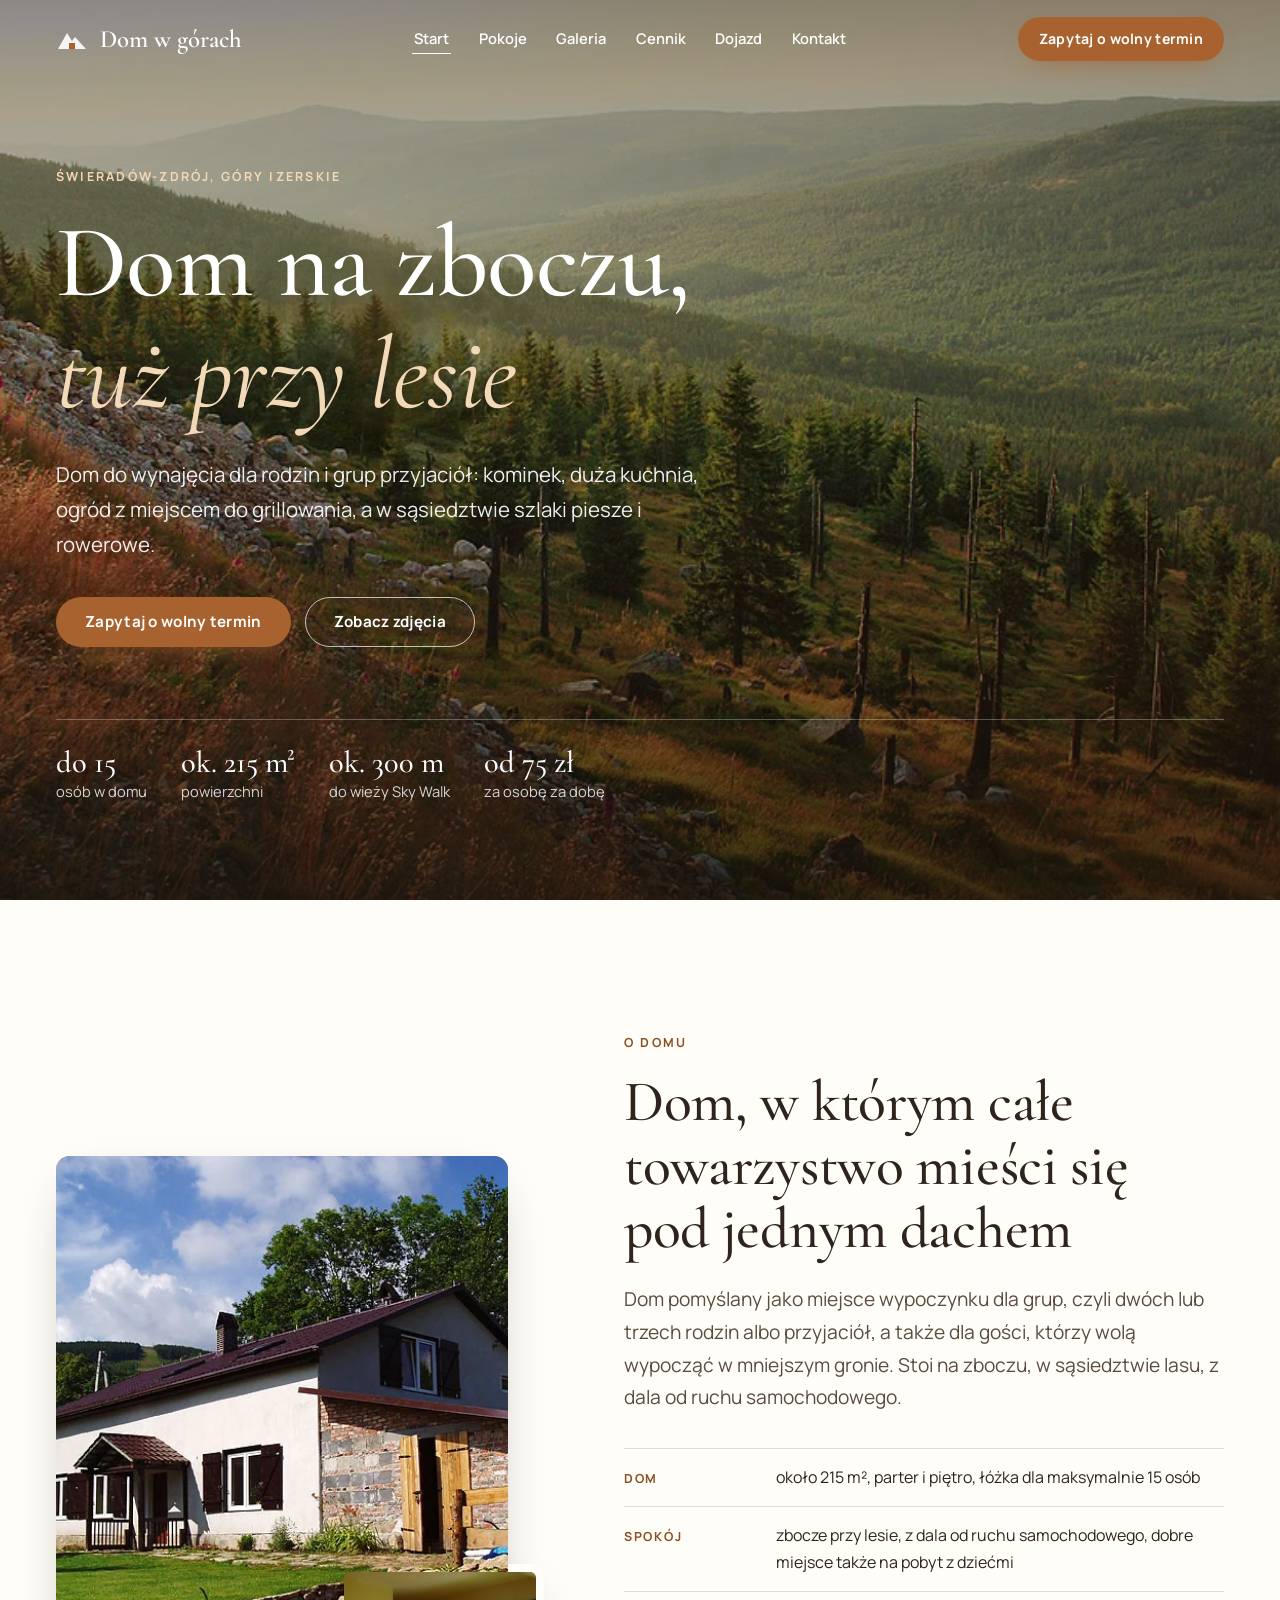
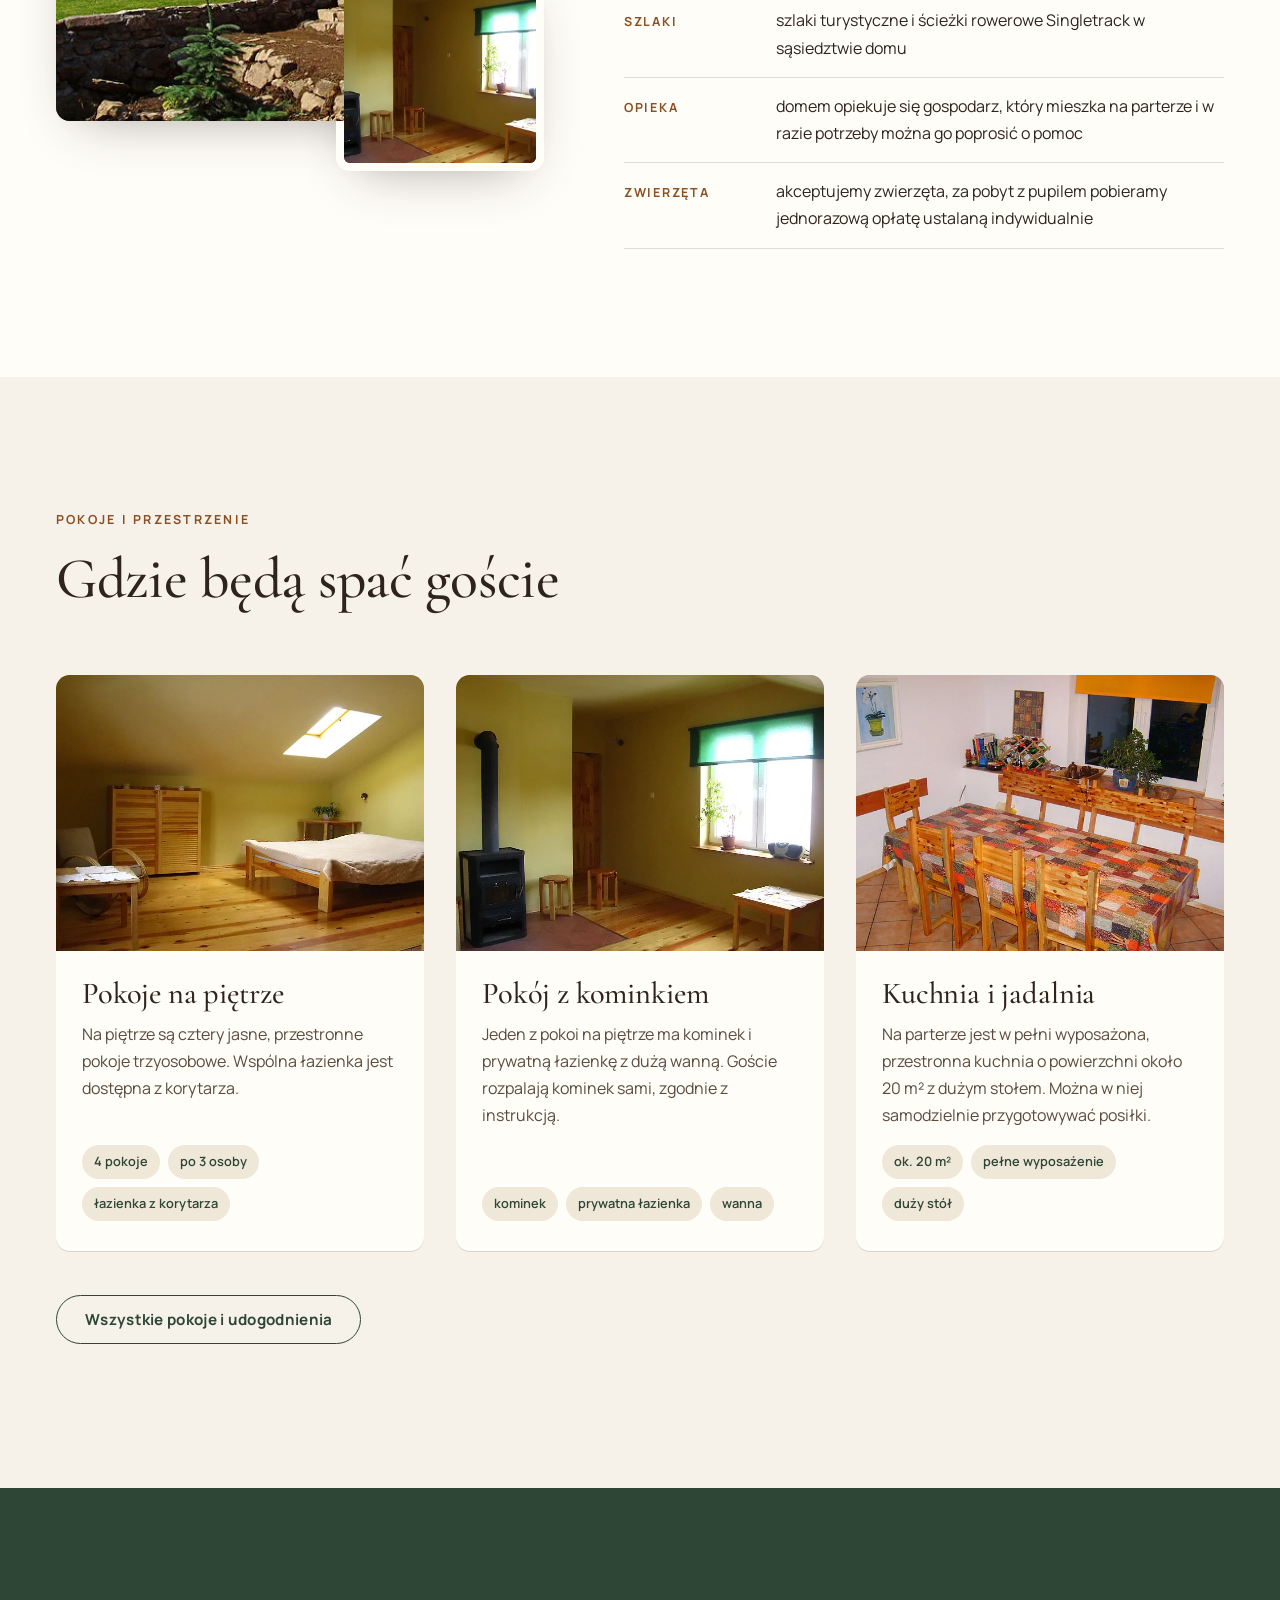
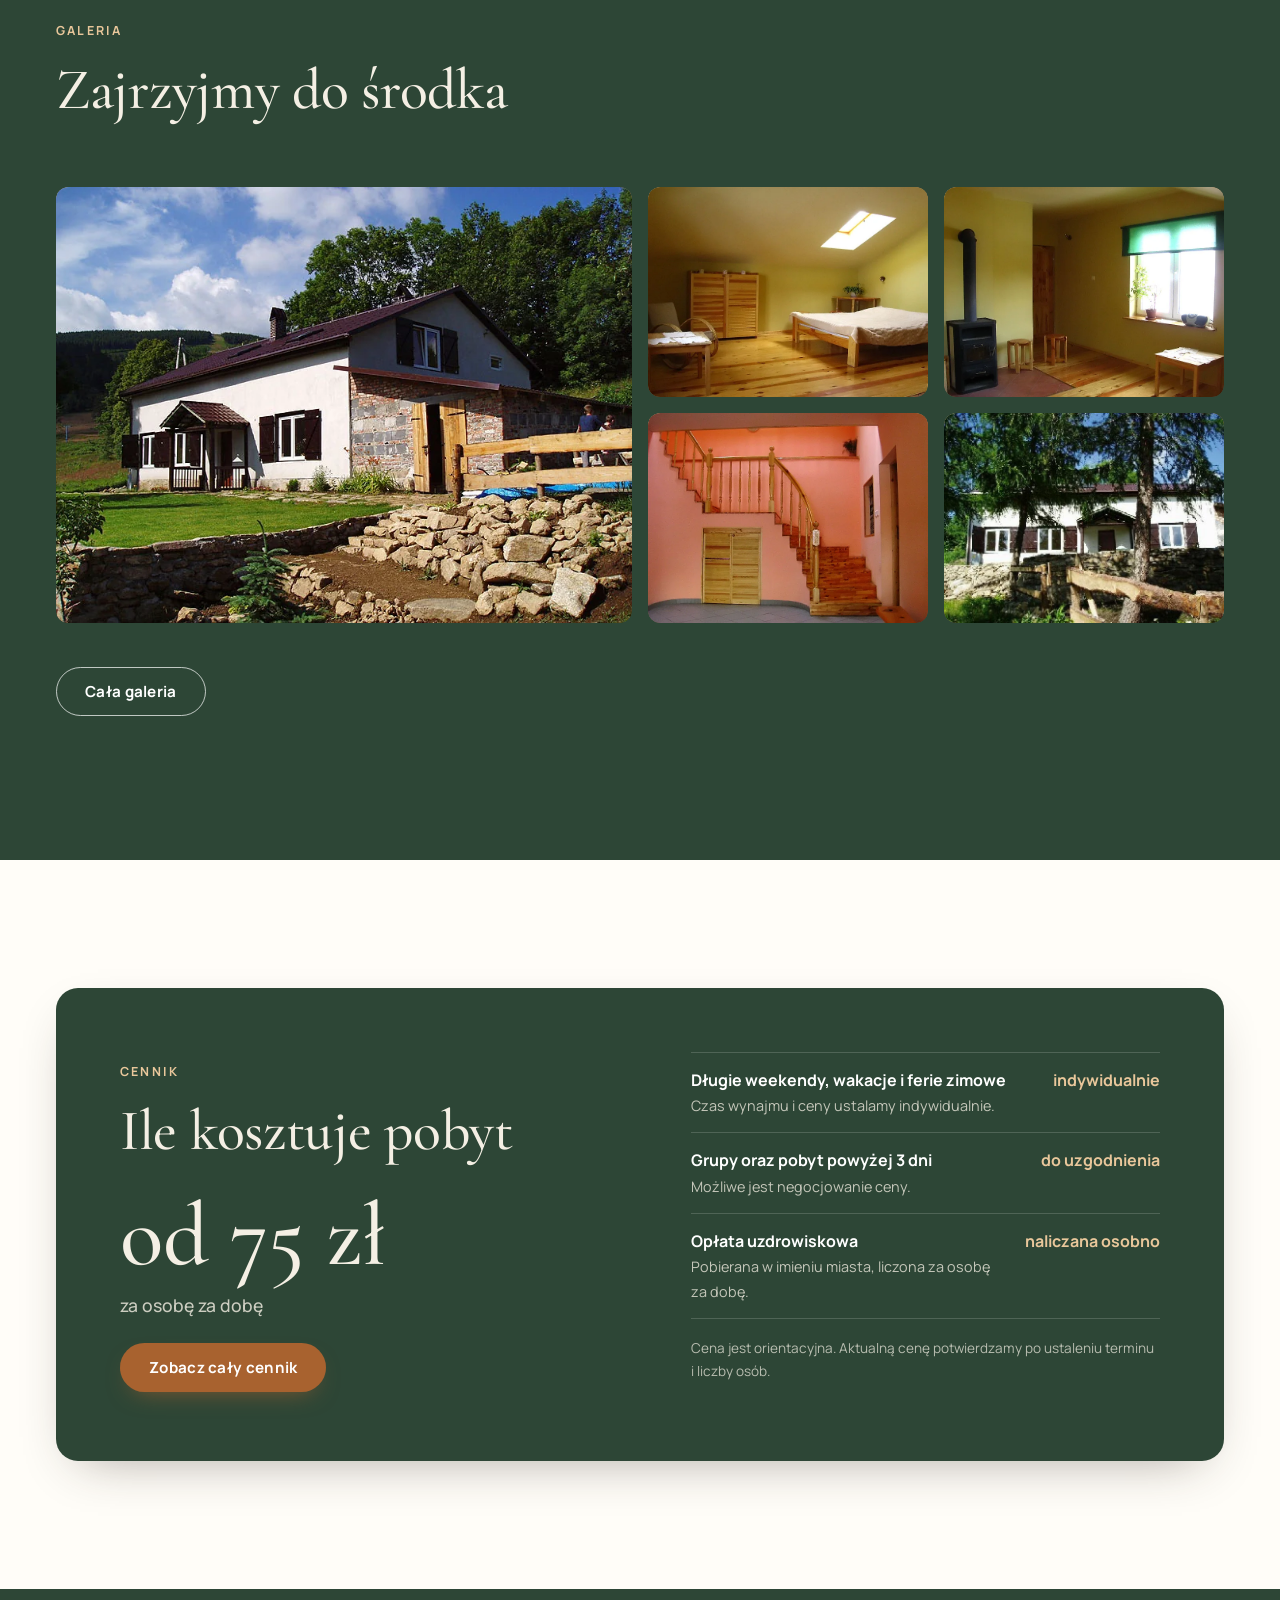
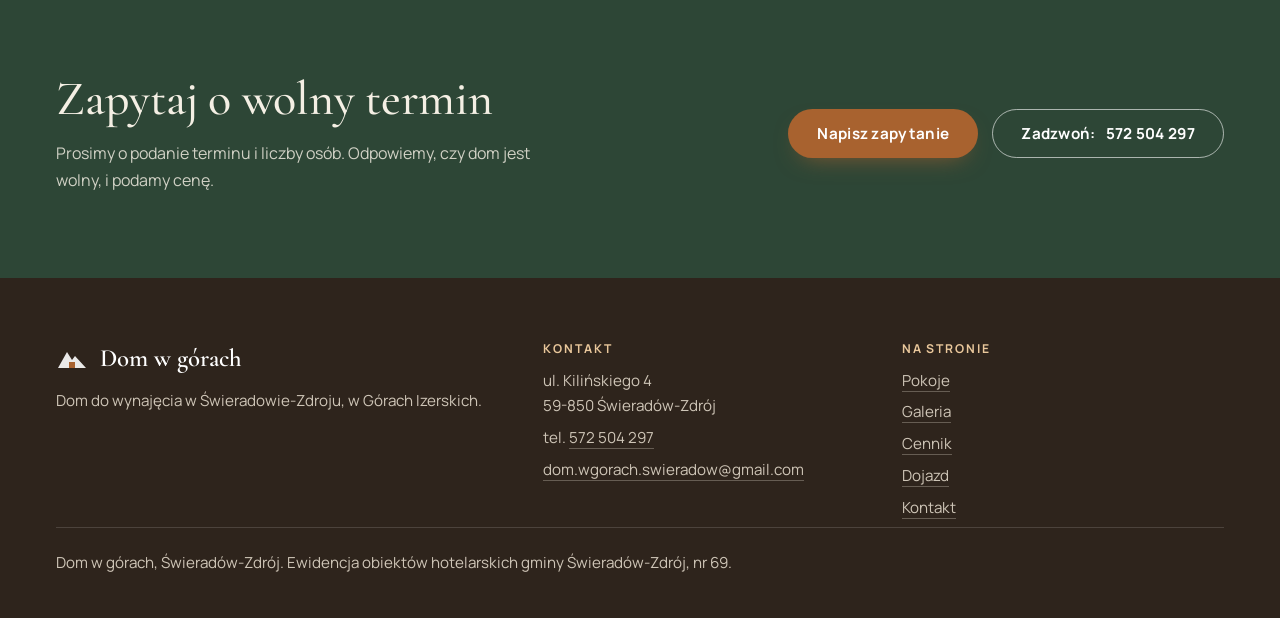
==== commit 40d5ca89: "Full site: 6 pages (pokoje, galeria, cennik, dojazd, kontakt) and editing from a Google Sheet Co-Aut" ====
--- a/index.html
+++ b/index.html
@@ -12,7 +12,7 @@
 <meta property="og:locale" content="pl_PL">
 <meta property="og:site_name" content="Dom w górach">
 <meta property="og:title" content="Dom w górach, Świeradów-Zdrój">
-<meta property="og:description" content="Dom na zboczu, tuż przy lesie i szlakach Gór Izerskich. Do 15 osób, kominek, ogród, parking.">
+<meta property="og:description" content="Dom w górach w Świeradowie-Zdroju: dom na zboczu, tuż przy lesie i szlakach Gór Izerskich. Do 15 osób, kominek, ogród z miejscem na grilla, parking. Zapytaj o wolny termin.">
 <meta property="og:image" content="https://vasylian.com/dom-w-gorach/img/widok-wzgorza.webp">
 <meta property="og:image:alt" content="Zalesione zbocza górskie w ciepłym świetle">
 <meta name="twitter:card" content="summary_large_image">
@@ -51,369 +51,139 @@
 
 <header class="site-header">
   <div class="wrap">
-    <a class="brand" href="#top" aria-label="Dom w górach, strona główna">
+    <a class="brand" href="index.html" aria-label="Dom w górach, strona główna">
       <svg viewBox="0 0 32 32" aria-hidden="true"><path d="M2 26 11 10l5 8 3-4 11 12z" fill="currentColor" opacity=".9"/><path d="M13 26v-6h6v6z" fill="#a8622f"/></svg>
       <span>Dom w górach</span>
     </a>
     <nav class="nav" aria-label="Główna nawigacja">
-      <ul>
-        <li><a href="#o-nas">O domu</a></li>
-        <li><a href="#pokoje">Pokoje</a></li>
-        <li><a href="#galeria">Galeria</a></li>
-        <li><a href="#udogodnienia">Udogodnienia</a></li>
-        <li><a href="#okolica">Okolica</a></li>
-        <li><a href="#cennik">Cennik</a></li>
-        <li><a href="#dojazd">Dojazd</a></li>
-        <li><a href="#kontakt">Kontakt</a></li>
-      </ul>
+      <ul><li><a href="index.html" aria-current="page">Start</a></li><li><a href="pokoje.html">Pokoje</a></li><li><a href="galeria.html">Galeria</a></li><li><a href="cennik.html">Cennik</a></li><li><a href="dojazd.html">Dojazd</a></li><li><a href="kontakt.html">Kontakt</a></li></ul>
     </nav>
     <div class="header-actions">
-      <a class="btn btn-primary btn-sm header-cta" href="#kontakt">Zapytaj o wolny termin</a>
+      <a class="btn btn-primary btn-sm header-cta" href="kontakt.html">Zapytaj o wolny termin</a>
       <button class="burger" type="button" aria-expanded="false" aria-controls="mobile-menu" aria-label="Otwórz menu"><span></span></button>
     </div>
   </div>
 </header>
 
 <div class="mobile-menu" id="mobile-menu" aria-label="Menu">
-  <ul>
-    <li><a href="#o-nas">O domu</a></li>
-    <li><a href="#pokoje">Pokoje</a></li>
-    <li><a href="#galeria">Galeria</a></li>
-    <li><a href="#udogodnienia">Udogodnienia</a></li>
-    <li><a href="#okolica">Okolica</a></li>
-    <li><a href="#cennik">Cennik</a></li>
-    <li><a href="#dojazd">Dojazd</a></li>
-    <li><a href="#kontakt">Kontakt</a></li>
-  </ul>
-  <a class="btn btn-primary" href="#kontakt">Zapytaj o wolny termin</a>
-  <p class="m-contact">tel. <a href="tel:+48572504297">572 504 297</a><br>dom.wgorach.swieradow@gmail.com</p>
+  <ul><li><a href="index.html" aria-current="page">Start</a></li><li><a href="pokoje.html">Pokoje</a></li><li><a href="galeria.html">Galeria</a></li><li><a href="cennik.html">Cennik</a></li><li><a href="dojazd.html">Dojazd</a></li><li><a href="kontakt.html">Kontakt</a></li></ul>
+  <a class="btn btn-primary" href="kontakt.html">Zapytaj o wolny termin</a>
+  <p class="m-contact">tel. <a href="tel:+48572504297" data-tel data-t="telefon">572 504 297</a><br><a href="mailto:dom.wgorach.swieradow@gmail.com" data-mail data-t="email">dom.wgorach.swieradow@gmail.com</a></p>
 </div>
 
 <main id="tresc">
 
-<!-- 1. HERO -->
 <section class="hero" id="top" aria-labelledby="hero-h">
   <div class="hero-media" aria-hidden="true">
-    <img src="img/widok-wzgorza.webp" alt="" data-fade fetchpriority="high" width="1000" height="572">
+    <img src="img/widok-wzgorza.webp" alt="" data-img="hero_foto" data-fade fetchpriority="high" width="1000" height="572">
   </div>
   <div class="wrap hero-inner">
-    <span class="eyebrow">Świeradów-Zdrój, Góry Izerskie</span>
-    <h1 id="hero-h">Dom na zboczu, <em>tuż przy lesie</em></h1>
-    <p class="sub">Dom do wynajęcia dla rodzin i grup przyjaciół: kominek, duża kuchnia, ogród z miejscem do grillowania, a w sąsiedztwie szlaki piesze i rowerowe.</p>
+    <span class="eyebrow" data-t="hero_eyebrow">Świeradów-Zdrój, Góry Izerskie</span>
+    <h1 id="hero-h"><span data-t="hero_title">Dom na zboczu,</span> <em data-t="hero_title_em">tuż przy lesie</em></h1>
+    <p class="sub" data-t="hero_text">Dom do wynajęcia dla rodzin i grup przyjaciół: kominek, duża kuchnia, ogród z miejscem do grillowania, a w sąsiedztwie szlaki piesze i rowerowe.</p>
     <div class="hero-actions">
-      <a class="btn btn-primary" href="#kontakt">Zapytaj o wolny termin</a>
-      <a class="btn btn-ghost" href="#galeria">Zobacz zdjęcia</a>
+      <a class="btn btn-primary" href="kontakt.html">Zapytaj o wolny termin</a>
+      <a class="btn btn-ghost" href="galeria.html">Zobacz zdjęcia</a>
     </div>
     <ul class="hero-facts" aria-label="Najważniejsze informacje">
-      <li><b>do 15</b><span>osób w domu</span></li>
-      <li><b>ok. 215 m²</b><span>powierzchni</span></li>
-      <li><b>ok. 300 m</b><span>do wieży Sky Walk</span></li>
-      <li><b>od 75 zł</b><span>za osobę za dobę</span></li>
+      <li><b data-t="fakt1_wartosc">do 15</b><span data-t="fakt1_opis">osób w domu</span></li>
+      <li><b data-t="fakt2_wartosc">ok. 215 m²</b><span data-t="fakt2_opis">powierzchni</span></li>
+      <li><b data-t="fakt3_wartosc">ok. 300 m</b><span data-t="fakt3_opis">do wieży Sky Walk</span></li>
+      <li><b data-price-main="price">od 75 zł</b><span data-price-main="note">za osobę za dobę</span></li>
     </ul>
   </div>
 </section>
 
-<!-- 2. O NAS -->
 <section class="about" id="o-nas" aria-labelledby="about-h">
   <div class="wrap about-grid">
     <div class="about-media reveal">
       <div class="ph about-photo">
-        <img src="img/dom-od-ogrodu.webp" alt="Dom od strony ogrodu: biały dom z kamiennym murkiem i zielonym trawnikiem" data-fade loading="lazy" width="733" height="550" style="object-position: 40% 50%">
+        <img src="img/dom-od-ogrodu.webp" alt="Dom od strony ogrodu: biały dom z kamiennym murkiem i zielonym trawnikiem" data-img="o_domu_foto" data-fade loading="lazy" width="733" height="550" style="object-position: 40% 50%">
       </div>
       <div class="ph about-photo2">
-        <img src="img/pokoj-z-piecem-1.webp" alt="Pokój z piecem kominkowym i dużym oknem" data-fade loading="lazy" width="733" height="550">
+        <img src="img/pokoj-z-piecem-1.webp" alt="Pokój z piecem kominkowym i dużym oknem" data-img="o_domu_foto2" data-fade loading="lazy" width="733" height="550">
       </div>
     </div>
     <div class="reveal">
       <span class="eyebrow">O domu</span>
-      <h2 class="h2" id="about-h">Dom, w którym całe towarzystwo mieści się pod jednym dachem</h2>
-      <p class="lead" style="margin-top:22px">Dom pomyślany jako miejsce wypoczynku dla grup, czyli dwóch lub trzech rodzin albo przyjaciół, a także dla gości, którzy wolą wypocząć w mniejszym gronie. Stoi na zboczu, w sąsiedztwie lasu, z dala od ruchu samochodowego.</p>
-      <ul class="facts">
-        <li><b>Dom</b><span>około 215 m², parter i piętro, łóżka dla maksymalnie 15 osób</span></li>
-        <li><b>Spokój</b><span>zbocze przy lesie, z dala od ruchu samochodowego, dobre miejsce także na pobyt z dziećmi</span></li>
-        <li><b>Szlaki</b><span>szlaki turystyczne i ścieżki rowerowe Singletrack w sąsiedztwie domu</span></li>
-        <li><b>Opieka</b><span>domem opiekuje się gospodarz, który mieszka na parterze i w razie potrzeby można go poprosić o pomoc</span></li>
-        <li><b>Zwierzęta</b><span>akceptujemy zwierzęta, za pobyt z pupilem pobieramy jednorazową opłatę ustalaną indywidualnie</span></li>
-      </ul>
-    </div>
-  </div>
-</section>
-
-<!-- 3. POKOJE -->
-<section class="rooms" id="pokoje" aria-labelledby="rooms-h">
+      <h2 class="h2" id="about-h" data-t="o_domu_tytul">Dom, w którym całe towarzystwo mieści się pod jednym dachem</h2>
+      <p class="lead" style="margin-top:22px" data-t="o_domu_tekst">Dom pomyślany jako miejsce wypoczynku dla grup, czyli dwóch lub trzech rodzin albo przyjaciół, a także dla gości, którzy wolą wypocząć w mniejszym gronie. Stoi na zboczu, w sąsiedztwie lasu, z dala od ruchu samochodowego.</p>
+      <ul class="facts" data-list-t="cecha" data-kind="pair"><li><b>Dom</b><span>około 215 m², parter i piętro, łóżka dla maksymalnie 15 osób</span></li><li><b>Spokój</b><span>zbocze przy lesie, z dala od ruchu samochodowego, dobre miejsce także na pobyt z dziećmi</span></li><li><b>Szlaki</b><span>szlaki turystyczne i ścieżki rowerowe Singletrack w sąsiedztwie domu</span></li><li><b>Opieka</b><span>domem opiekuje się gospodarz, który mieszka na parterze i w razie potrzeby można go poprosić o pomoc</span></li><li><b>Zwierzęta</b><span>akceptujemy zwierzęta, za pobyt z pupilem pobieramy jednorazową opłatę ustalaną indywidualnie</span></li></ul>
+    </div>
+  </div>
+</section>
+
+<section class="rooms" aria-labelledby="rooms-h">
   <div class="wrap">
     <div class="sec-head reveal">
       <span class="eyebrow">Pokoje i przestrzenie</span>
-      <h2 class="h2" id="rooms-h">Cztery pokoje na piętrze, salon z kominkiem i duża kuchnia</h2>
-      <p class="lead">Dom jest przeznaczony dla grup. Na parterze jest salon z kominkiem, w którym opcjonalnie można urządzić dodatkowe trzy miejsca noclegowe. Jeśli nie potrzebują Państwo całego domu, prosimy zapytać o wynajem pojedynczych pokoi.</p>
-    </div>
-    <div class="room-grid">
-      <article class="room-card reveal">
-        <div class="ph"><img src="img/sypialnia-1.webp" alt="Jasna sypialnia z drewnianym łóżkiem i oknem dachowym" data-fade loading="lazy" width="728" height="550"></div>
-        <div class="room-body">
-          <h3>Pokoje na piętrze</h3>
-          <p>Na piętrze są cztery jasne, przestronne pokoje trzyosobowe. Wspólna łazienka jest dostępna z korytarza.</p>
-          <ul class="chips"><li>4 pokoje</li><li>po 3 osoby</li><li>łazienka z korytarza</li></ul>
-        </div>
-      </article>
-      <article class="room-card reveal">
-        <div class="ph"><img src="img/pokoj-z-piecem-1.webp" alt="Pokój z piecem kominkowym, drewnianą podłogą i dużym oknem" data-fade loading="lazy" width="733" height="550"></div>
-        <div class="room-body">
-          <h3>Pokój z kominkiem</h3>
-          <p>Jeden z pokoi na piętrze ma kominek i prywatną łazienkę z dużą wanną. Goście rozpalają kominek sami, zgodnie z instrukcją.</p>
-          <ul class="chips"><li>kominek</li><li>prywatna łazienka</li><li>wanna</li></ul>
-        </div>
-      </article>
-      <article class="room-card reveal">
-        <div class="ph"><img src="img/kuchnia.webp" alt="Przestronna kuchnia z dużym drewnianym stołem" data-fade loading="lazy" width="733" height="484"></div>
-        <div class="room-body">
-          <h3>Kuchnia i jadalnia</h3>
-          <p>Na parterze jest w pełni wyposażona, przestronna kuchnia o powierzchni około 20 m² z dużym stołem. Można w niej samodzielnie przygotowywać posiłki.</p>
-          <ul class="chips"><li>ok. 20 m²</li><li>pełne wyposażenie</li><li>duży stół</li></ul>
-        </div>
-      </article>
-      <article class="room-card reveal">
-        <div class="ph"><img src="img/lazienka-wanna.webp" alt="Łazienka z dużą narożną wanną" data-fade loading="lazy" width="413" height="550" style="object-position: 50% 62%"></div>
-        <div class="room-body">
-          <h3>Łazienki</h3>
-          <p>Na parterze jest łazienka z prysznicem, na piętrze łazienka dostępna z korytarza, a przy pokoju z kominkiem prywatna łazienka z wanną.</p>
-          <ul class="chips"><li>prysznic na parterze</li><li>łazienka na piętrze</li><li>wanna</li></ul>
-        </div>
-      </article>
-    </div>
-  </div>
-</section>
-
-<!-- 4. GALERIA -->
-<section class="gallery" id="galeria" aria-labelledby="gal-h">
+      <h2 class="h2" id="rooms-h">Gdzie będą spać goście</h2>
+    </div>
+    <div class="room-grid cols-3" data-list="rooms" data-limit="3"><article class="room-card reveal"><div class="ph"><img src="img/sypialnia-1.webp" alt="Jasna sypialnia z drewnianym łóżkiem i oknem dachowym" data-fade loading="lazy" width="728" height="550"></div><div class="room-body"><h3>Pokoje na piętrze</h3><p>Na piętrze są cztery jasne, przestronne pokoje trzyosobowe. Wspólna łazienka jest dostępna z korytarza.</p><ul class="chips"><li>4 pokoje</li><li>po 3 osoby</li><li>łazienka z korytarza</li></ul></div></article><article class="room-card reveal"><div class="ph"><img src="img/pokoj-z-piecem-1.webp" alt="Pokój z piecem kominkowym, drewnianą podłogą i dużym oknem" data-fade loading="lazy" width="733" height="550"></div><div class="room-body"><h3>Pokój z kominkiem</h3><p>Jeden z pokoi na piętrze ma kominek i prywatną łazienkę z dużą wanną. Goście rozpalają kominek sami, zgodnie z instrukcją.</p><ul class="chips"><li>kominek</li><li>prywatna łazienka</li><li>wanna</li></ul></div></article><article class="room-card reveal"><div class="ph"><img src="img/kuchnia.webp" alt="Przestronna kuchnia z dużym drewnianym stołem" data-fade loading="lazy" width="733" height="484"></div><div class="room-body"><h3>Kuchnia i jadalnia</h3><p>Na parterze jest w pełni wyposażona, przestronna kuchnia o powierzchni około 20 m² z dużym stołem. Można w niej samodzielnie przygotowywać posiłki.</p><ul class="chips"><li>ok. 20 m²</li><li>pełne wyposażenie</li><li>duży stół</li></ul></div></article></div>
+    <p class="more"><a class="btn btn-line" href="pokoje.html">Wszystkie pokoje i udogodnienia</a></p>
+  </div>
+</section>
+
+<section class="gallery" aria-labelledby="gal-h">
   <div class="wrap">
     <div class="sec-head reveal">
       <span class="eyebrow">Galeria</span>
       <h2 class="h2" id="gal-h">Zajrzyjmy do środka</h2>
-      <p class="lead">Dom, wnętrza i okolica. Kliknięcie otwiera zdjęcie w większym rozmiarze.</p>
-    </div>
-    <div class="g-grid" role="list">
-      <button class="g-item reveal big" role="listitem" type="button" data-lightbox data-full="img/dom-od-ogrodu.webp" data-alt="Dom od strony ogrodu"><span class="ph"><img src="img/dom-od-ogrodu.webp" alt="Dom od strony ogrodu: biały dom z kamiennym murkiem" data-fade loading="lazy" width="733" height="550"></span></button>
-      <button class="g-item reveal" role="listitem" type="button" data-lightbox data-full="img/sypialnia-1.webp" data-alt="Jasna sypialnia z oknem dachowym"><span class="ph"><img src="img/sypialnia-1.webp" alt="Jasna sypialnia z oknem dachowym" data-fade loading="lazy" width="728" height="550"></span></button>
-      <button class="g-item reveal" role="listitem" type="button" data-lightbox data-full="img/pokoj-z-piecem-1.webp" data-alt="Pokój z piecem kominkowym"><span class="ph"><img src="img/pokoj-z-piecem-1.webp" alt="Pokój z piecem kominkowym i dużym oknem" data-fade loading="lazy" width="733" height="550"></span></button>
-      <button class="g-item reveal" role="listitem" type="button" data-lightbox data-full="img/schody.webp" data-alt="Drewniane schody na piętro"><span class="ph"><img src="img/schody.webp" alt="Drewniane schody prowadzące na piętro" data-fade loading="lazy" width="722" height="550"></span></button>
-      <button class="g-item reveal" role="listitem" type="button" data-lightbox data-full="img/dom-front.webp" data-alt="Front domu wśród drzew"><span class="ph"><img src="img/dom-front.webp" alt="Front domu wśród drzew" data-fade loading="lazy" width="580" height="435"></span></button>
-      <button class="g-item reveal" role="listitem" type="button" data-lightbox data-full="img/pokoj-turkusowy.webp" data-alt="Pokój z turkusową ścianą"><span class="ph"><img src="img/pokoj-turkusowy.webp" alt="Pokój z turkusową ścianą i dużym oknem" data-fade loading="lazy" width="733" height="550"></span></button>
-      <button class="g-item reveal" role="listitem" type="button" data-lightbox data-full="img/laka-latem.webp" data-alt="Łąka z drewnianym płotem"><span class="ph"><img src="img/laka-latem.webp" alt="Łąka z drewnianym płotem i chmurami nad lasem" data-fade loading="lazy" width="733" height="550"></span></button>
-      <button class="g-item reveal" role="listitem" type="button" data-lightbox data-full="img/pokoj-z-piecem-2.webp" data-alt="Piec kominkowy i zapas drewna"><span class="ph"><img src="img/pokoj-z-piecem-2.webp" alt="Piec kominkowy i zapas drewna w pokoju" data-fade loading="lazy" width="733" height="550"></span></button>
-      <button class="g-item reveal" role="listitem" type="button" data-lightbox data-full="img/lazienka-wanna.webp" data-alt="Łazienka z narożną wanną"><span class="ph"><img src="img/lazienka-wanna.webp" alt="Łazienka z narożną wanną" data-fade loading="lazy" width="413" height="550"></span></button>
-      <button class="g-item reveal" role="listitem" type="button" data-lightbox data-full="img/sypialnia-2.webp" data-alt="Sypialnia na piętrze"><span class="ph"><img src="img/sypialnia-2.webp" alt="Sypialnia na piętrze z dwuosobowym łóżkiem" data-fade loading="lazy" width="733" height="550"></span></button>
-      <button class="g-item reveal" role="listitem" type="button" data-lightbox data-full="img/zima-droga.webp" data-alt="Zimowa droga pod błękitnym niebem"><span class="ph"><img src="img/zima-droga.webp" alt="Zimowa droga pod błękitnym niebem" data-fade loading="lazy" width="733" height="550"></span></button>
-      <button class="g-item reveal" role="listitem" type="button" data-lightbox data-full="img/zima-las.webp" data-alt="Zaśnieżona leśna droga"><span class="ph"><img src="img/zima-las.webp" alt="Zaśnieżona leśna droga między oszronionymi drzewami" data-fade loading="lazy" width="733" height="550"></span></button>
-      <button class="g-item reveal" role="listitem" type="button" data-lightbox data-full="img/pokoj-z-piecem-3.webp" data-alt="Pokój z piecem i fotelem"><span class="ph"><img src="img/pokoj-z-piecem-3.webp" alt="Pokój z piecem i skórzanym fotelem" data-fade loading="lazy" width="733" height="550"></span></button>
-    </div>
-  </div>
-</section>
-
-<!-- 5. UDOGODNIENIA -->
-<section class="amenities" id="udogodnienia" aria-labelledby="am-h">
-  <div class="wrap">
-    <div class="sec-head reveal">
-      <span class="eyebrow">Udogodnienia</span>
-      <h2 class="h2" id="am-h">Wszystko, czego potrzeba na wspólny pobyt</h2>
-    </div>
-    <div class="am-grid">
-      <div class="am-item reveal">
-        <svg viewBox="0 0 32 32" fill="none" stroke="currentColor" stroke-width="1.6" stroke-linecap="round" stroke-linejoin="round" aria-hidden="true"><path d="M16 4c1 4 6 7 6 13a6 6 0 0 1-12 0c0-3 2-4 3-7 1 1 2 2 2 4 1-3 1-6 1-10z"/><path d="M6 28h20"/></svg>
-        <div><h3>Kominki</h3><p>Salon z kominkiem na parterze oraz kominek w jednym z pokoi na piętrze.</p></div>
-      </div>
-      <div class="am-item reveal">
-        <svg viewBox="0 0 32 32" fill="none" stroke="currentColor" stroke-width="1.6" stroke-linecap="round" stroke-linejoin="round" aria-hidden="true"><rect x="5" y="4" width="22" height="24" rx="2"/><path d="M5 13h22M10 8h.01M14 8h.01M11 18h10v6H11z"/></svg>
-        <div><h3>W pełni wyposażona kuchnia</h3><p>Przestronna kuchnia na parterze z dużym stołem, w której można samodzielnie przygotować posiłki.</p></div>
-      </div>
-      <div class="am-item reveal">
-        <svg viewBox="0 0 32 32" fill="none" stroke="currentColor" stroke-width="1.6" stroke-linecap="round" stroke-linejoin="round" aria-hidden="true"><path d="M7 27V13a9 9 0 0 1 18 0v14"/><path d="M7 27h18M12 13h5a3 3 0 0 1 0 6h-5z"/></svg>
-        <div><h3>Parking</h3><p>Parking na ogrodzonej posesji.</p></div>
-      </div>
-      <div class="am-item reveal">
-        <svg viewBox="0 0 32 32" fill="none" stroke="currentColor" stroke-width="1.6" stroke-linecap="round" stroke-linejoin="round" aria-hidden="true"><path d="M16 28V16M16 16c-5 0-8-3-8-9 6 0 8 3 8 9zm0 3c4 0 7-2 7-7-5 0-7 2-7 7z"/><path d="M6 28h20"/></svg>
-        <div><h3>Ogród i miejsce na grilla</h3><p>Ogrodzona posesja z ogrodem i miejscem do grillowania.</p></div>
-      </div>
-      <div class="am-item reveal">
-        <svg viewBox="0 0 32 32" fill="none" stroke="currentColor" stroke-width="1.6" stroke-linecap="round" stroke-linejoin="round" aria-hidden="true"><path d="M4 12h18a6 6 0 0 1 0 12H4zM8 12V8m5 4V8M4 24v3m18-3v3"/></svg>
-        <div><h3>Łazienki</h3><p>Prysznic na parterze, prywatna łazienka przy pokoju z kominkiem oraz łazienka dostępna z korytarza na piętrze.</p></div>
-      </div>
-      <div class="am-item reveal">
-        <svg viewBox="0 0 32 32" fill="none" stroke="currentColor" stroke-width="1.6" stroke-linecap="round" stroke-linejoin="round" aria-hidden="true"><path d="M10 6v8a3 3 0 0 0 6 0V6M13 6v20M22 6c-3 2-3 8 0 10v10"/></svg>
-        <div><h3>Śniadania i obiadokolacje</h3><p>Śniadania i obiadokolacje można wykupić po wcześniejszym ustaleniu.</p></div>
-      </div>
-      <div class="am-item reveal">
-        <svg viewBox="0 0 32 32" fill="none" stroke="currentColor" stroke-width="1.6" stroke-linecap="round" stroke-linejoin="round" aria-hidden="true"><circle cx="9" cy="12" r="2.5"/><circle cx="15" cy="8" r="2.5"/><circle cx="21" cy="12" r="2.5"/><path d="M8 23c0-4 4-7 8-7s8 3 8 7c0 2-2 3-4 3-2 0-2-1-4-1s-2 1-4 1c-2 0-4-1-4-3z"/></svg>
-        <div><h3>Zwierzęta akceptowane</h3><p>Prosimy o sprzątanie po pupilach i niewpuszczanie ich na łóżka i fotele. Za pobyt ze zwierzęciem pobieramy jednorazową opłatę ustalaną indywidualnie.</p></div>
-      </div>
-      <div class="am-item reveal">
-        <svg viewBox="0 0 32 32" fill="none" stroke="currentColor" stroke-width="1.6" stroke-linecap="round" stroke-linejoin="round" aria-hidden="true"><circle cx="11" cy="16" r="5"/><path d="M16 16h12M24 16v5M20 16v3"/></svg>
-        <div><h3>Gospodarz na miejscu</h3><p>W domu mieszka gospodarz, którego można poprosić o pomoc. Właściciele nie są obecni w trakcie pobytu gości.</p></div>
-      </div>
-      <div class="am-item reveal">
-        <svg viewBox="0 0 32 32" fill="none" stroke="currentColor" stroke-width="1.6" stroke-linecap="round" stroke-linejoin="round" aria-hidden="true"><path d="M16 4 5 26h22z"/><path d="M12 19c2-1 3 1 4 0s2-1 4 0"/></svg>
-        <div><h3>Szlaki w sąsiedztwie</h3><p>Dom stoi przy lesie, w sąsiedztwie szlaków turystycznych i ścieżek rowerowych Singletrack.</p></div>
-      </div>
-    </div>
-    <div class="house-rules reveal">
-      <h3>Zasady domu</h3>
-      <ul>
-        <li>W domu obowiązuje całkowity zakaz palenia tytoniu, zainstalowane są czujniki dymu.</li>
-        <li>Cisza nocna obowiązuje w godzinach 22:00 do 06:00.</li>
-        <li>Prosimy o zapoznanie się z instrukcją palenia w kominku. Zimą sień nie jest ogrzewana.</li>
-        <li>Przy wynajmie pojedynczych pokoi prosimy o uwzględnienie potrzeb innych gości w kuchni i łazience.</li>
-      </ul>
-    </div>
-  </div>
-</section>
-
-<!-- 6. OKOLICA -->
-<section class="around" id="okolica" aria-labelledby="ar-h">
-  <div class="wrap">
-    <div class="sec-head reveal">
-      <span class="eyebrow">Okolica</span>
-      <h2 class="h2" id="ar-h">Uzdrowisko u stóp Gór Izerskich</h2>
-      <p class="lead">Świeradów-Zdrój wraz z Czerniawą to uzdrowisko znane z kąpieli borowinowych i wód radoczynnych, a zarazem dobre miejsce na wypoczynek latem i zimą.</p>
-    </div>
-    <div class="around-grid">
-      <div class="reveal">
-        <ul class="dist">
-          <li><span class="name">Wieża widokowa Sky Walk<small>Świeradów-Zdrój</small></span><span class="km">ok. 300 m</span></li>
-          <li><span class="name">Aquapark<small>Świeradów-Zdrój</small></span><span class="km">ok. 500 m</span></li>
-          <li><span class="name">Dom Zdrojowy i Park Zdrojowy<small>Zabytkowy Dom Zdrojowy z 1899 roku</small></span><span class="km">ok. 0,9 km</span></li>
-          <li><span class="name">Dolna stacja kolei gondolowej<small>Ski &amp; Sun, kolej gondolowa na Stóg Izerski</small></span><span class="km">ok. 1,9 km</span></li>
-          <li><span class="name">Zamek Czocha w Leśnej<small>nad zalewem z plażą i wypożyczalnią sprzętu pływającego</small></span><span class="km">ok. 15 km</span></li>
-        </ul>
-        <p class="dist-note">Odległości orientacyjne, w linii prostej.</p>
-        <figure class="zdroj">
-          <div class="ph" style="aspect-ratio:16/10"><img src="img/dom-zdrojowy.webp" alt="Dom Zdrojowy w Świeradowie-Zdroju z wieżą zegarową" data-fade loading="lazy" width="413" height="550" style="object-position:50% 22%"></div>
-          <figcaption>Dom Zdrojowy w Świeradowie-Zdroju</figcaption>
-        </figure>
-        <p class="czech">Blisko jest także do Czech: do Pragi, Skalnego Miasta, aquaparku i kina 3D w Libercu oraz zamku we Frydlancie.</p>
-      </div>
-      <div class="seasons">
-        <article class="season reveal">
-          <div class="ph" style="aspect-ratio:16/9;margin-bottom:22px"><img src="img/laka-latem.webp" alt="Łąka z drewnianym płotem i lasem w tle" data-fade loading="lazy" width="733" height="550" style="object-position:50% 60%"></div>
-          <h3>Lato</h3>
-          <p>Szlaki rowerowe i turystyczne w Górach Izerskich, lasy pełne grzybów i jagód, a do tego uzdrowiskowe kąpiele borowinowe i wody mineralne. We wrześniu słychać rykowisko jeleni, czasem nawet w domu.</p>
-        </article>
-        <article class="season winter reveal">
-          <div class="ph" style="aspect-ratio:16/9;margin-bottom:22px"><img src="img/zima-droga.webp" alt="Zimowa droga pod błękitnym niebem" data-fade loading="lazy" width="733" height="550" style="object-position:50% 55%"></div>
-          <h3>Zima</h3>
-          <p>Trasy zjazdowe z koleją gondolową oraz trasy biegowe na miejscu i w niedalekich Jakuszycach.</p>
-        </article>
-      </div>
-    </div>
-  </div>
-</section>
-
-<!-- 7. CENNIK -->
-<section class="pricing" id="cennik" aria-labelledby="pr-h">
+    </div>
+    <div class="g-grid" data-list="gallery" data-limit="5" data-big="1"><button class="g-item reveal big" type="button" data-lightbox data-full="img/dom-od-ogrodu.webp" data-alt="Dom od strony ogrodu"><span class="ph"><img src="img/dom-od-ogrodu.webp" alt="Dom od strony ogrodu" data-fade loading="lazy" width="733" height="550"></span></button><button class="g-item reveal" type="button" data-lightbox data-full="img/sypialnia-1.webp" data-alt="Jasna sypialnia z oknem dachowym"><span class="ph"><img src="img/sypialnia-1.webp" alt="Jasna sypialnia z oknem dachowym" data-fade loading="lazy" width="728" height="550"></span></button><button class="g-item reveal" type="button" data-lightbox data-full="img/pokoj-z-piecem-1.webp" data-alt="Pokój z piecem kominkowym"><span class="ph"><img src="img/pokoj-z-piecem-1.webp" alt="Pokój z piecem kominkowym" data-fade loading="lazy" width="733" height="550"></span></button><button class="g-item reveal" type="button" data-lightbox data-full="img/schody.webp" data-alt="Drewniane schody na piętro"><span class="ph"><img src="img/schody.webp" alt="Drewniane schody na piętro" data-fade loading="lazy" width="722" height="550"></span></button><button class="g-item reveal" type="button" data-lightbox data-full="img/dom-front.webp" data-alt="Front domu wśród drzew"><span class="ph"><img src="img/dom-front.webp" alt="Front domu wśród drzew" data-fade loading="lazy" width="580" height="435"></span></button></div>
+    <p class="more"><a class="btn btn-ghost" href="galeria.html">Cała galeria</a></p>
+  </div>
+</section>
+
+<section class="pricing" aria-labelledby="pr-h">
   <div class="wrap">
     <div class="price-card reveal">
       <div>
         <span class="eyebrow">Cennik</span>
         <h2 class="h2" id="pr-h">Ile kosztuje pobyt</h2>
-        <p class="price-big" style="margin-top:28px"><span class="from">od</span> 75 zł<small>za osobę za dobę</small></p>
-        <a class="btn btn-primary" href="#kontakt" style="margin-top:28px">Zapytaj o termin i cenę</a>
-      </div>
-      <div>
-        <ul class="price-list">
-          <li>Długie weekendy, wakacje i ferie zimowe: czas wynajmu i ceny ustalamy indywidualnie.</li>
-          <li>Dla grup oraz przy pobycie powyżej 3 dni możliwe jest negocjowanie ceny.</li>
-          <li>Opłata uzdrowiskowa jest pobierana w imieniu miasta i liczona osobno, za osobę za dobę.</li>
-          <li>Śniadania i obiadokolacje możliwe po wcześniejszym ustaleniu.</li>
-        </ul>
-        <p class="price-foot">Cena jest orientacyjna. Aktualną cenę potwierdzamy po ustaleniu terminu i liczby osób.</p>
-      </div>
-    </div>
-  </div>
-</section>
-
-<!-- 8. DOJAZD -->
-<section class="access" id="dojazd" aria-labelledby="ac-h">
-  <div class="wrap">
-    <div class="sec-head reveal">
-      <span class="eyebrow">Dojazd</span>
-      <h2 class="h2" id="ac-h">Jak do nas trafić</h2>
-    </div>
-    <div class="access-grid">
-      <div class="map reveal">
-        <iframe title="Mapa OpenStreetMap z lokalizacją Dom w górach, ul. Kilińskiego 4, Świeradów-Zdrój" loading="lazy" referrerpolicy="no-referrer-when-downgrade"
-          src="https://www.openstreetmap.org/export/embed.html?bbox=15.3299%2C50.8947%2C15.3521%2C50.9047&amp;layer=mapnik&amp;marker=50.89970%2C15.34099"></iframe>
-      </div>
-      <div class="reveal">
-        <p class="addr">Dom w górach<br>ul. Kilińskiego 4<br>59-850 Świeradów-Zdrój</p>
-        <ul class="how">
-          <li><b>Samochodem.</b> Do granicy posesji można dojechać samochodem osobowym drogą asfaltową. Parking jest na ogrodzonej posesji.</li>
-          <li><b>Cisza.</b> Dom stoi około 300 m od ul. Leśnej, z dala od ruchu samochodowego.</li>
-          <li><b>Pytania o dojazd.</b> W razie wątpliwości prosimy o telefon pod numerem 572 504 297.</li>
-        </ul>
-        <p style="margin-top:22px"><a class="text-link" href="https://www.openstreetmap.org/?mlat=50.89970&amp;mlon=15.34099#map=16/50.89970/15.34099" target="_blank" rel="noopener">Otwórz większą mapę</a></p>
-      </div>
-    </div>
-  </div>
-</section>
-
-<!-- 9. KONTAKT -->
-<section class="contact" id="kontakt" aria-labelledby="co-h">
-  <div class="wrap contact-grid">
-    <div class="reveal">
-      <span class="eyebrow">Kontakt</span>
-      <h2 class="h2" id="co-h">Zapytaj o wolny termin</h2>
-      <p class="lead" style="margin-top:20px">Prosimy o podanie terminu i liczby osób. Odpowiemy, czy dom jest wolny, i podamy cenę.</p>
-      <dl class="c-list">
-        <div><dt>Telefon</dt><dd><a href="tel:+48572504297">572 504 297</a></dd></div>
-        <div><dt>E-mail</dt><dd><a href="mailto:dom.wgorach.swieradow@gmail.com">dom.wgorach.swieradow@gmail.com</a></dd></div>
-        <div><dt>Adres</dt><dd>ul. Kilińskiego 4, 59-850 Świeradów-Zdrój</dd></div>
-      </dl>
-      <p class="c-reg">Obiekt wpisany do Ewidencji Obiektów Świadczących Usługi Hotelarskie gminy Świeradów-Zdrój pod numerem 69 z dnia 3 lutego 2009 r., pod nazwą „Pokoje gościnne Dom w górach”.</p>
-    </div>
-    <form class="form reveal" id="inquiry" novalidate aria-labelledby="form-h">
-      <h3 id="form-h">Zapytanie o pobyt</h3>
-      <div class="row2">
-        <div class="field"><label for="od">Przyjazd</label><input type="date" id="od" name="od"></div>
-        <div class="field"><label for="do">Wyjazd</label><input type="date" id="do" name="do"></div>
-      </div>
-      <div class="field"><label for="osoby">Liczba osób</label><input type="number" id="osoby" name="osoby" min="1" max="15" inputmode="numeric" placeholder="np. 8"></div>
-      <div class="row2">
-        <div class="field"><label for="imie">Imię i nazwisko</label><input type="text" id="imie" name="imie" autocomplete="name" required></div>
-        <div class="field"><label for="email">Adres e-mail</label><input type="email" id="email" name="email" autocomplete="email" required></div>
-      </div>
-      <div class="field"><label for="wiadomosc">Wiadomość</label><textarea id="wiadomosc" name="wiadomosc" rows="4" placeholder="Np. czy podróżują Państwo ze zwierzęciem, czy interesują Państwa posiłki."></textarea></div>
-      <p class="form-msg" role="status" aria-live="polite"></p>
-      <button class="btn btn-primary" type="submit">Przygotuj wiadomość e-mail</button>
-    </form>
-  </div>
-</section>
-
+        <p class="price-big" style="margin-top:28px"><span data-price-main="price">od 75 zł</span><small data-price-main="note">za osobę za dobę</small></p>
+        <a class="btn btn-primary" href="cennik.html" style="margin-top:28px">Zobacz cały cennik</a>
+      </div>
+      <div>
+        <ul class="price-list" data-list="cennik" data-limit="3"><li><span class="pl-main"><b>Długie weekendy, wakacje i ferie zimowe</b><span>Czas wynajmu i ceny ustalamy indywidualnie.</span></span><span class="pl-price">indywidualnie</span></li><li><span class="pl-main"><b>Grupy oraz pobyt powyżej 3 dni</b><span>Możliwe jest negocjowanie ceny.</span></span><span class="pl-price">do uzgodnienia</span></li><li><span class="pl-main"><b>Opłata uzdrowiskowa</b><span>Pobierana w imieniu miasta, liczona za osobę za dobę.</span></span><span class="pl-price">naliczana osobno</span></li></ul>
+        <p class="price-foot" data-t="cennik_uwaga">Cena jest orientacyjna. Aktualną cenę potwierdzamy po ustaleniu terminu i liczby osób.</p>
+      </div>
+    </div>
+  </div>
+</section>
+<section class="cta-band" aria-labelledby="cta-h">
+  <div class="wrap cta-inner">
+    <div>
+      <h2 class="h2" id="cta-h">Zapytaj o wolny termin</h2>
+      <p>Prosimy o podanie terminu i liczby osób. Odpowiemy, czy dom jest wolny, i podamy cenę.</p>
+    </div>
+    <div class="cta-actions">
+      <a class="btn btn-primary" href="kontakt.html">Napisz zapytanie</a>
+      <a class="btn btn-ghost" href="tel:+48572504297" data-tel>Zadzwoń: <span data-t="telefon">572 504 297</span></a>
+    </div>
+  </div>
+</section>
 </main>
 
 <footer class="footer">
   <div class="wrap">
     <div class="f-grid">
       <div>
-        <a class="brand" href="#top"><svg viewBox="0 0 32 32" aria-hidden="true"><path d="M2 26 11 10l5 8 3-4 11 12z" fill="currentColor" opacity=".9"/><path d="M13 26v-6h6v6z" fill="#a8622f"/></svg><span>Dom w górach</span></a>
-        <p>Dom do wynajęcia w Świeradowie-Zdroju, w Górach Izerskich.</p>
+        <a class="brand" href="index.html"><svg viewBox="0 0 32 32" aria-hidden="true"><path d="M2 26 11 10l5 8 3-4 11 12z" fill="currentColor" opacity=".9"/><path d="M13 26v-6h6v6z" fill="#a8622f"/></svg><span>Dom w górach</span></a>
+        <p data-t="stopka_opis">Dom do wynajęcia w Świeradowie-Zdroju, w Górach Izerskich.</p>
       </div>
       <div>
         <h3>Kontakt</h3>
-        <p>ul. Kilińskiego 4<br>59-850 Świeradów-Zdrój</p>
-        <p>tel. <a href="tel:+48572504297">572 504 297</a></p>
-        <p><a href="mailto:dom.wgorach.swieradow@gmail.com">dom.wgorach.swieradow@gmail.com</a></p>
+        <p><span data-t="adres_ulica">ul. Kilińskiego 4</span><br><span data-t="adres_miasto">59-850 Świeradów-Zdrój</span></p>
+        <p>tel. <a href="tel:+48572504297" data-tel data-t="telefon">572 504 297</a></p>
+        <p><a href="mailto:dom.wgorach.swieradow@gmail.com" data-mail data-t="email">dom.wgorach.swieradow@gmail.com</a></p>
       </div>
       <div>
         <h3>Na stronie</h3>
-        <ul>
-          <li><a href="#pokoje">Pokoje</a></li>
-          <li><a href="#galeria">Galeria</a></li>
-          <li><a href="#okolica">Okolica</a></li>
-          <li><a href="#cennik">Cennik</a></li>
-          <li><a href="#dojazd">Dojazd</a></li>
-        </ul>
-      </div>
-    </div>
-    <p class="f-bottom">Dom w górach, Świeradów-Zdrój. Ewidencja obiektów hotelarskich gminy Świeradów-Zdrój, nr 69.</p>
+        <ul><li><a href="pokoje.html">Pokoje</a></li><li><a href="galeria.html">Galeria</a></li><li><a href="cennik.html">Cennik</a></li><li><a href="dojazd.html">Dojazd</a></li><li><a href="kontakt.html">Kontakt</a></li></ul>
+      </div>
+    </div>
+    <p class="f-bottom" data-t="stopka_ewidencja">Dom w górach, Świeradów-Zdrój. Ewidencja obiektów hotelarskich gminy Świeradów-Zdrój, nr 69.</p>
   </div>
 </footer>
 
@@ -426,5 +196,6 @@
 </div>
 
 <script src="script.js" defer></script>
+<script src="content.js" defer></script>
 </body>
 </html>
--- a/style.css
+++ b/style.css
@@ -336,3 +336,82 @@
   *, *::before, *::after { transition-duration: 0.01ms !important; animation-duration: 0.01ms !important; }
   .js .reveal { opacity: 1; transform: none; }
 }
+
+/* ===== v3: multi-page additions ===== */
+[hidden] { display: none !important; }
+.visually-hidden { position: absolute !important; width: 1px; height: 1px; margin: -1px; padding: 0; overflow: hidden; clip: rect(0 0 0 0); white-space: nowrap; border: 0; }
+.nl { white-space: pre-line; }
+
+.nav a[aria-current="page"]::after { transform: scaleX(1); }
+.mobile-menu li a[aria-current="page"] { color: #e9c79b; }
+
+/* inner page banner */
+.hero.hero-page { min-height: clamp(330px, 50vh, 480px); }
+.hero-page .hero-inner { padding-top: calc(var(--header-h) + 44px); padding-bottom: clamp(36px, 6vw, 64px); }
+.hero-page h1 { font-size: clamp(2.3rem, 6vw, 4.4rem); max-width: 20ch; }
+.hero-page p.sub { margin: 18px 0 0; max-width: 62ch; }
+.hero-page .eyebrow:empty { display: none; }
+.hero-page::before { background: linear-gradient(180deg, rgba(24, 18, 12, 0.55) 0%, rgba(24, 18, 12, 0.25) 45%, rgba(24, 18, 12, 0.8) 100%); }
+
+/* home teasers */
+.more { margin-top: clamp(28px, 4vw, 44px); }
+.room-grid.cols-3 { grid-template-columns: 1fr; }
+.rooms .more .btn-line { background: transparent; }
+.gallery .more .btn-ghost { display: inline-flex; }
+.cta-band { background: var(--forest); color: #f4efe4; padding: clamp(48px, 7vw, 84px) 0; }
+.cta-inner { display: grid; gap: 28px; align-items: center; }
+.cta-band .h2 { font-size: clamp(2rem, 4vw, 3rem); }
+.cta-band p { margin: 14px 0 0; color: rgba(244, 239, 228, 0.82); max-width: 52ch; }
+.cta-actions { display: flex; flex-wrap: wrap; gap: 14px; }
+.cta-band .btn-ghost { border-color: rgba(255, 255, 255, 0.6); }
+
+/* price list rows */
+.price-list li { display: flex; flex-wrap: wrap; justify-content: space-between; align-items: baseline; gap: 4px 20px; }
+.pl-main { display: flex; flex-direction: column; flex: 1 1 14rem; min-width: 0; }
+.pl-main b { font-weight: 700; color: #fff; }
+.pl-main span { font-size: 0.9rem; color: rgba(244, 239, 228, 0.76); }
+.pl-price { font-weight: 700; color: #e9c79b; text-align: right; margin-left: auto; }
+.pricing .price-card .eyebrow:empty { display: none; }
+.price-big { margin: 0; }
+.price-big small { display: block; margin: 16px 0 0; }
+.price-big .from { display: none; }
+
+/* gallery page */
+.gallery-page { padding-top: clamp(48px, 7vw, 88px); }
+
+/* how list */
+.how-static { margin-top: 0; }
+.how-static li { border-top: 0; }
+
+/* form */
+.field-err { color: #b3261e; font-size: 0.82rem; line-height: 1.35; }
+.field-err:empty { display: none; }
+.form-hint { margin: 0; font-size: 0.85rem; color: var(--bark-soft); }
+.form-hint a { overflow-wrap: anywhere; }
+.field input[aria-invalid="true"], .field textarea[aria-invalid="true"] { border-color: #b3261e; }
+.contact .c-list { margin-top: 24px; }
+
+@media (min-width: 960px) {
+  .room-grid.cols-3 { grid-template-columns: repeat(3, 1fr); }
+  .room-grid.room-rows { grid-template-columns: 1fr; gap: 28px; }
+  .room-rows .room-card { display: grid; grid-template-columns: 1.05fr 1fr; }
+  .room-rows .room-card .ph { aspect-ratio: auto; height: 100%; min-height: 340px; }
+  .room-rows .room-card .ph img { position: absolute; inset: 0; }
+  .room-rows .chips { margin-top: 6px; }
+  .room-rows .room-card:nth-child(even) .ph { order: 2; }
+  .room-rows .room-body { justify-content: center; padding: 40px 48px; }
+  .room-rows .room-body h3 { font-size: 2.3rem; }
+  .cta-inner { grid-template-columns: 1.3fr 1fr; }
+  .cta-actions { justify-content: flex-end; }
+}
+@media (max-width: 380px) {
+  .hero-page h1 { font-size: 2.1rem; }
+  .cta-actions .btn { width: 100%; }
+}
+
+/* gallery page: light CTA band so it does not merge with the green gallery */
+.gallery-page { padding-bottom: clamp(48px, 7vw, 84px); }
+.gallery-page + .cta-band { background: var(--cream); color: var(--bark); }
+.gallery-page + .cta-band p { color: var(--bark-soft); }
+.gallery-page + .cta-band .btn-ghost { border-color: var(--forest); color: var(--forest); }
+.gallery-page + .cta-band .btn-ghost:hover { background: var(--forest); color: #fff; }
